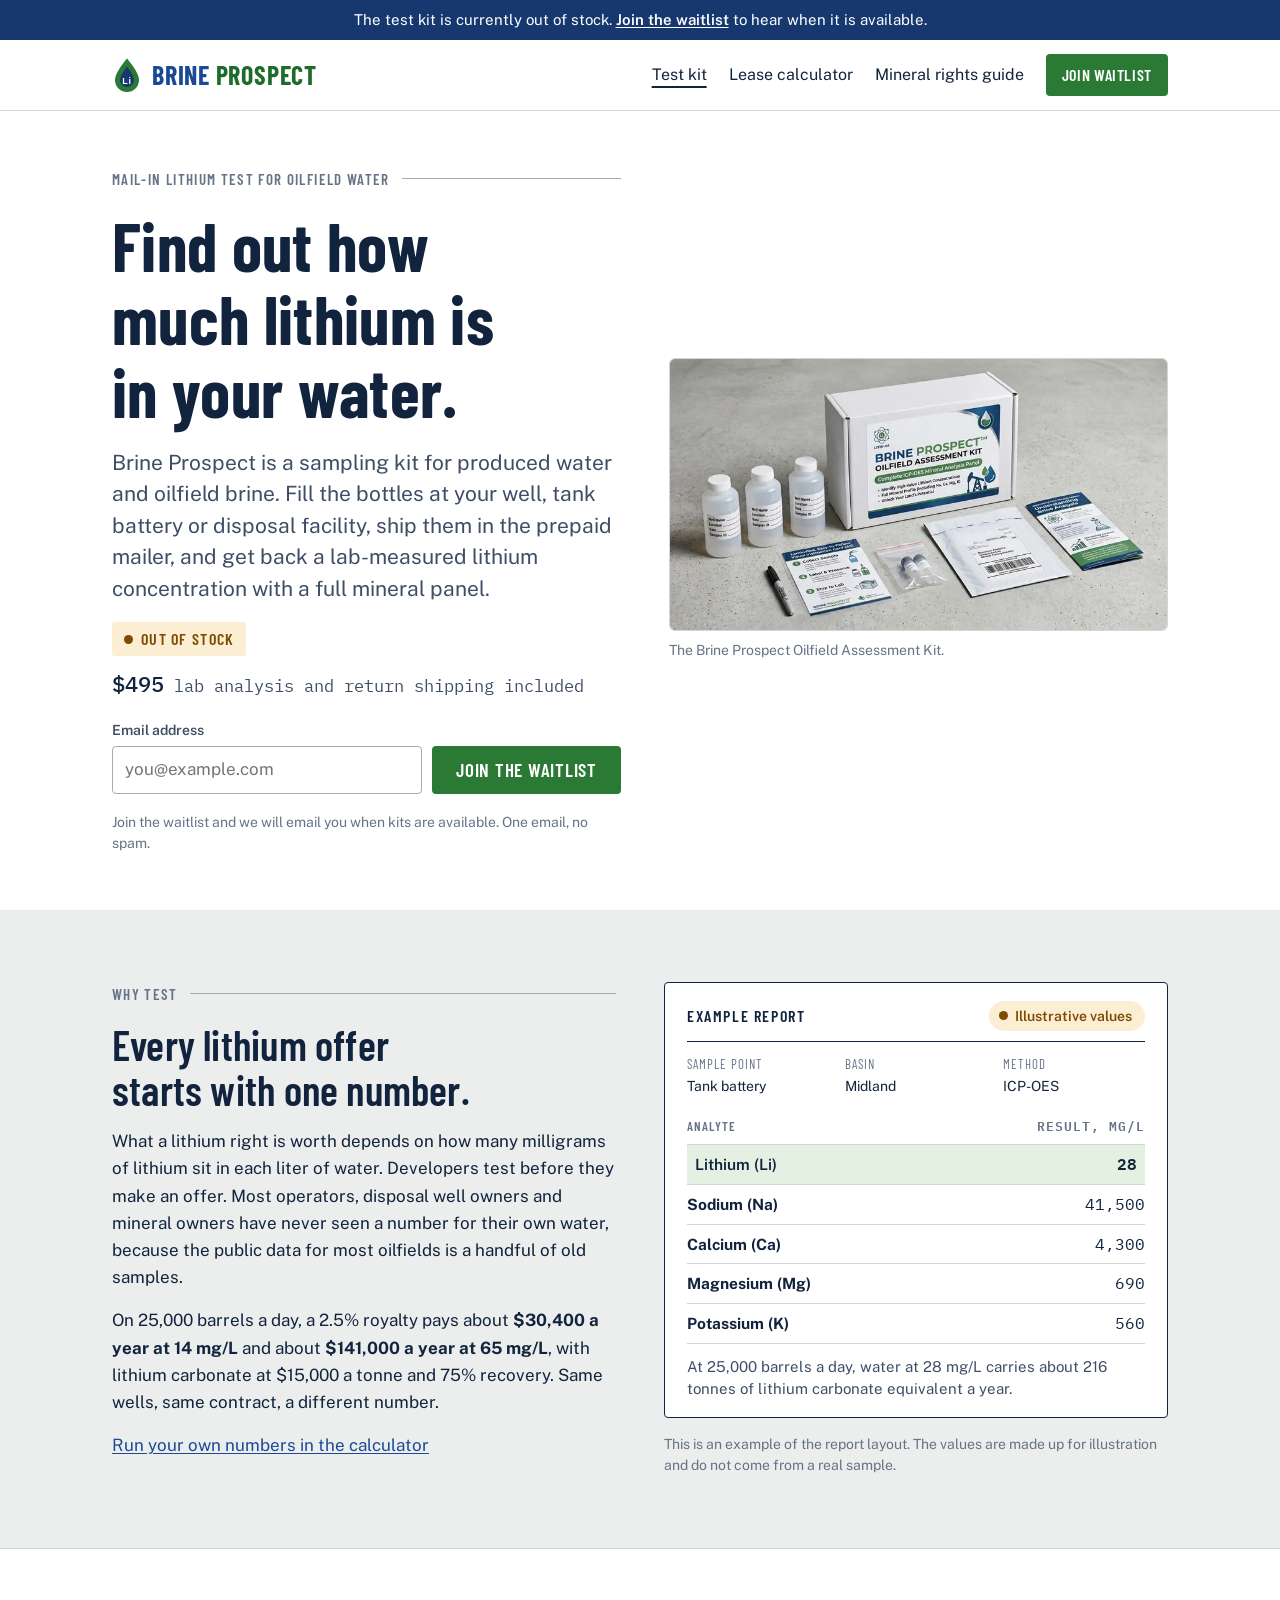
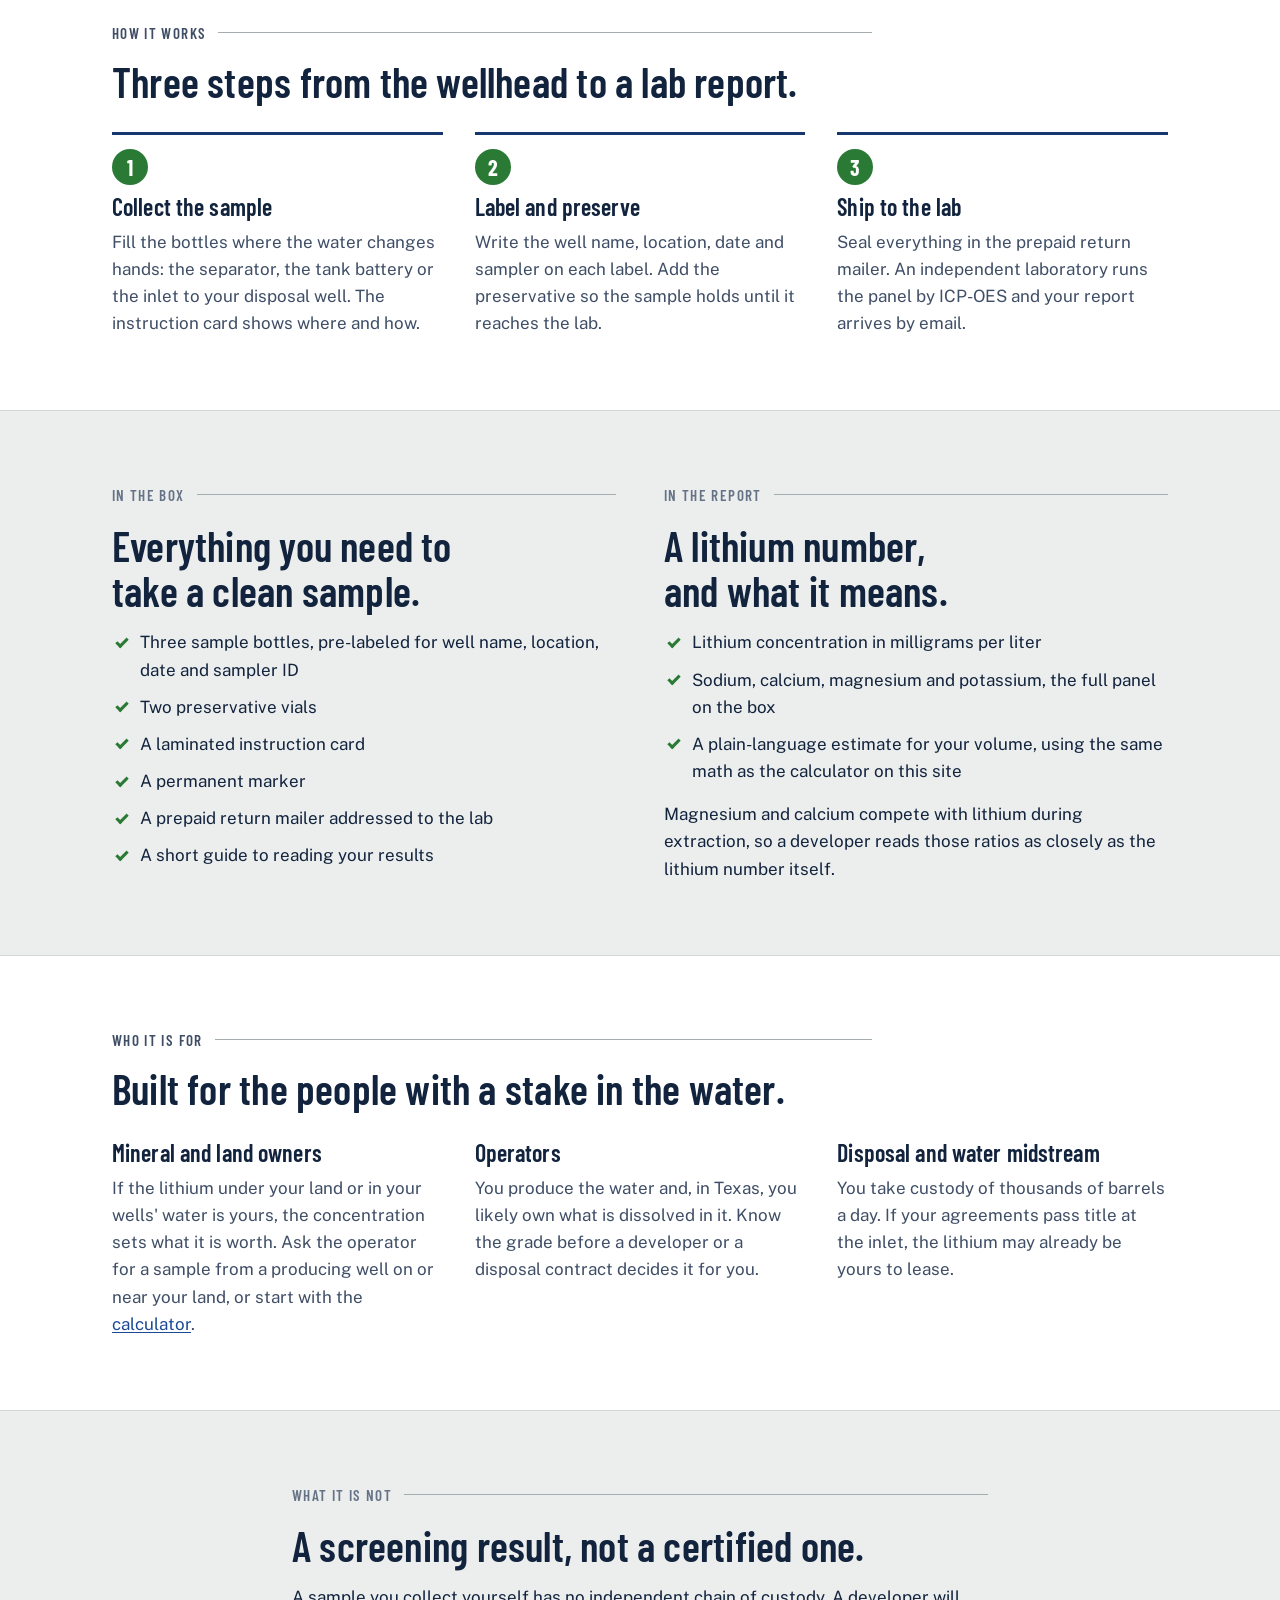
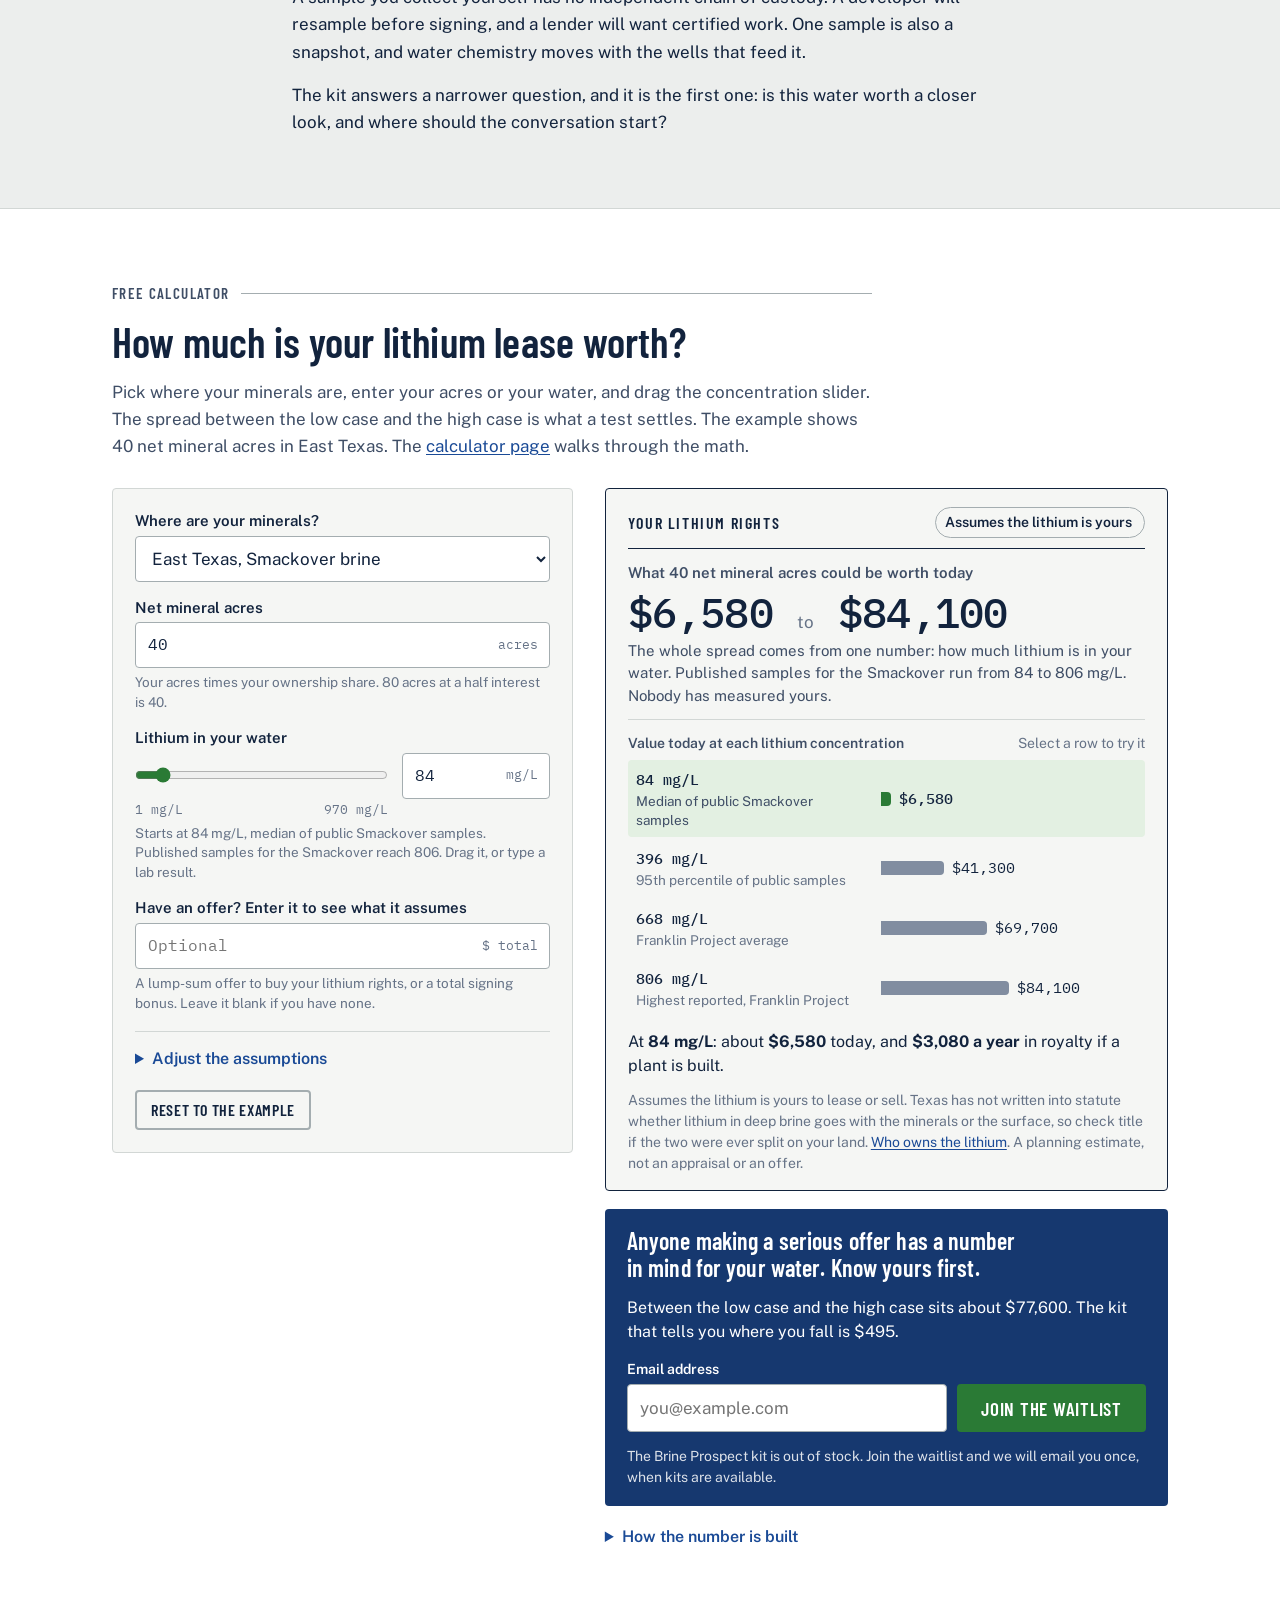
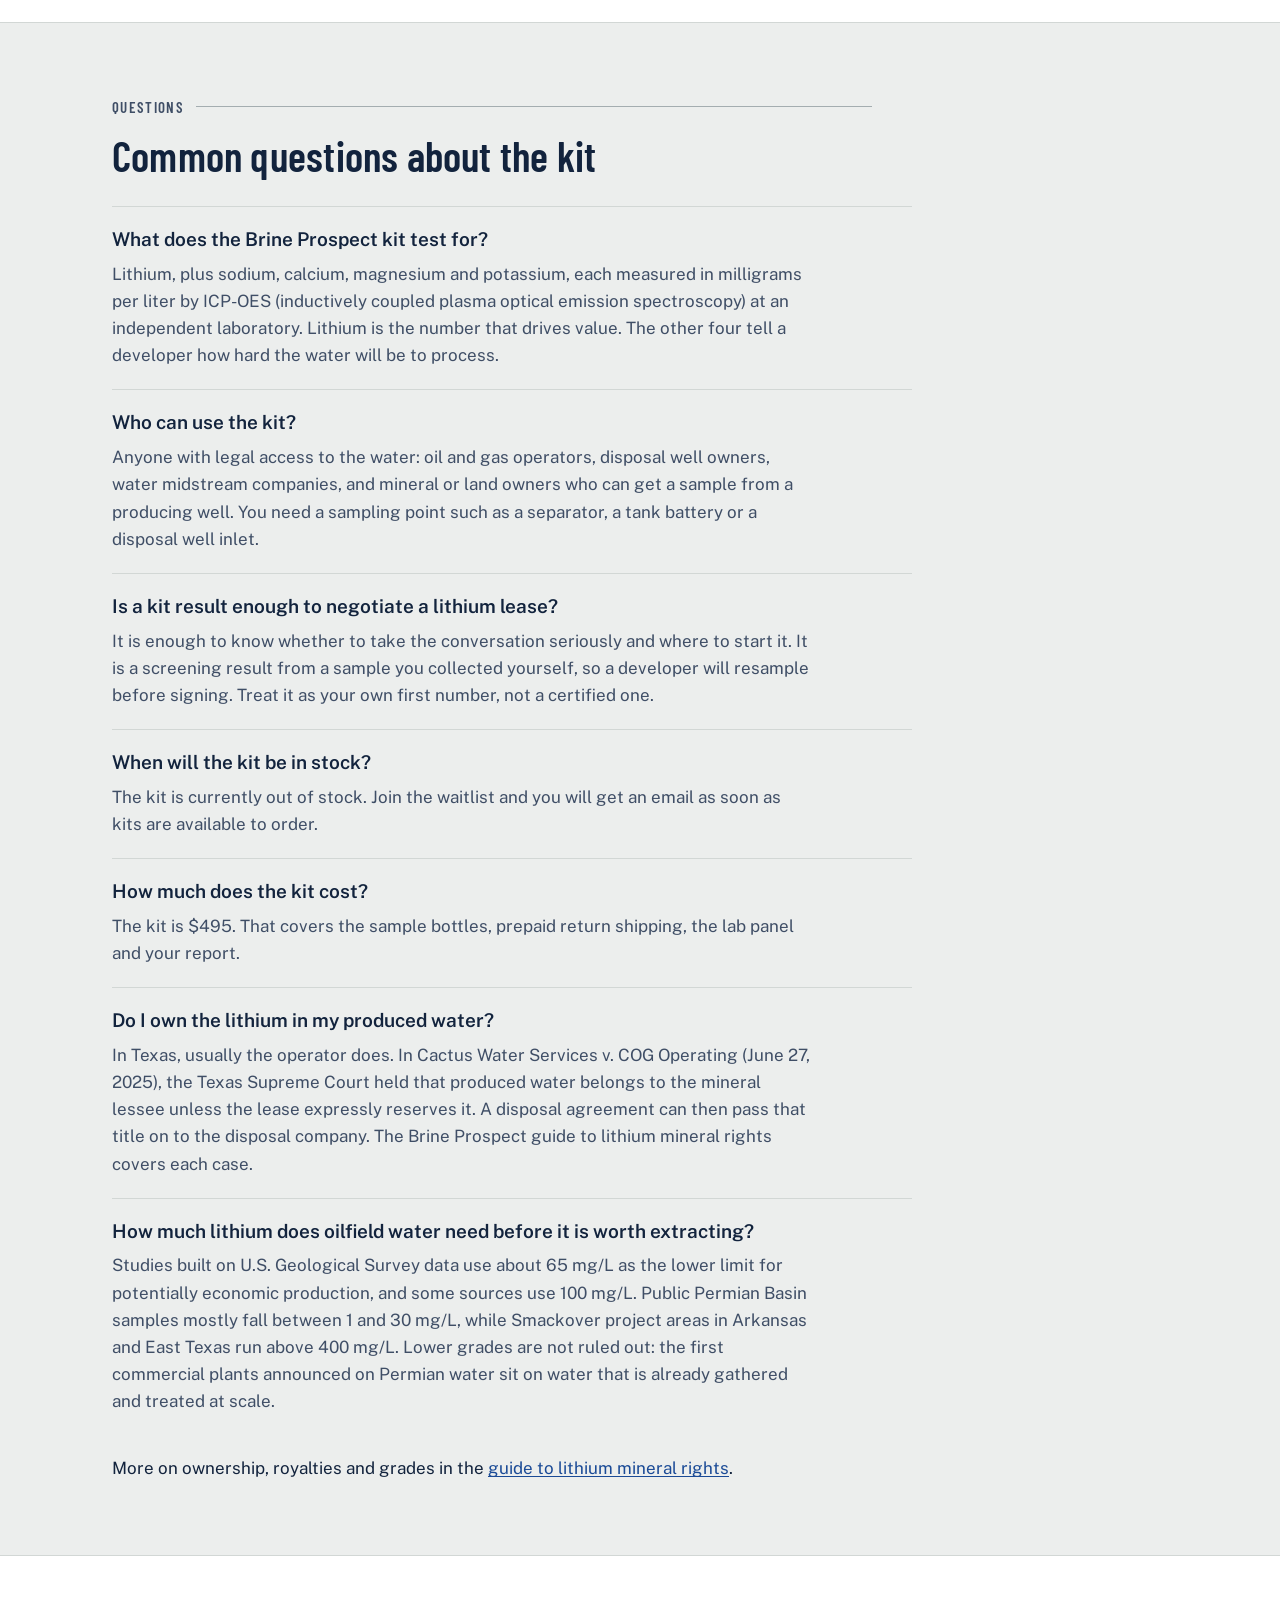
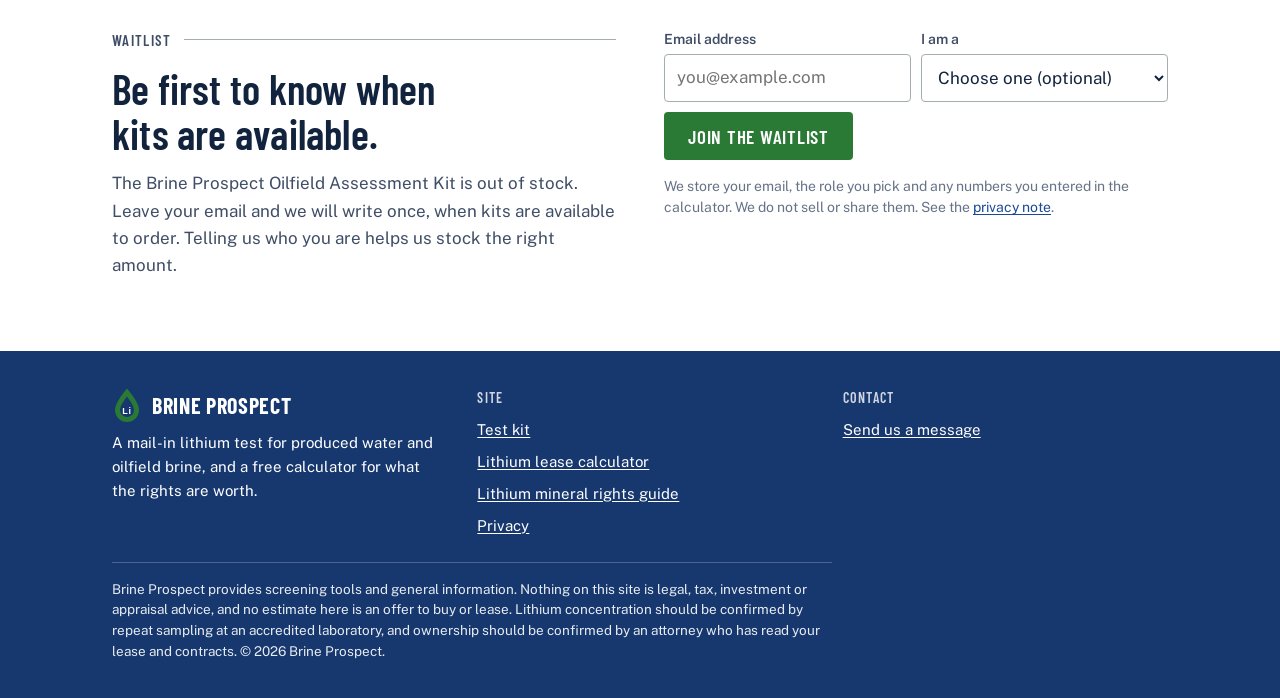
==== index.html @ dfddcb04 "Publish the Brine Prospect site Product page, lithium lease calculator, mineral rights guide, contac" ====
<!doctype html>
<html lang="en" data-path="/">
<head>
<meta charset="utf-8">
<meta name="viewport" content="width=device-width, initial-scale=1, viewport-fit=cover">
<title>Brine Prospect | Lithium Test Kit for Oilfield Brine</title>
<meta name="description" content="Mail-in kit that measures the lithium in your produced water or oilfield brine. Free calculator for what your lithium lease is worth. Join the waitlist.">
<link rel="canonical" href="https://brineprospect.com/">
<meta name="robots" content="index, follow, max-image-preview:large, max-snippet:-1">
<meta property="og:type" content="website">
<meta property="og:site_name" content="Brine Prospect">
<meta property="og:title" content="Brine Prospect | Lithium Test Kit for Oilfield Brine">
<meta property="og:description" content="Mail-in kit that measures the lithium in your produced water or oilfield brine. Free calculator for what your lithium lease is worth. Join the waitlist.">
<meta property="og:url" content="https://brineprospect.com/">
<meta property="og:image" content="https://brineprospect.com/assets/og.jpg">
<meta property="og:image:width" content="1200">
<meta property="og:image:height" content="630">
<meta property="og:image:alt" content="The Brine Prospect Oilfield Assessment Kit: sample bottles, box, instruction card and return mailer.">
<meta name="twitter:card" content="summary_large_image">
<meta name="theme-color" content="#16386f">
<link rel="icon" href="assets/favicon.svg" type="image/svg+xml">
<link rel="apple-touch-icon" href="assets/apple-touch-icon.png">
<link rel="preconnect" href="https://fonts.googleapis.com">
<link rel="preconnect" href="https://fonts.gstatic.com" crossorigin>
<link rel="stylesheet" href="https://fonts.googleapis.com/css2?family=Barlow+Condensed:wght@600;700&family=IBM+Plex+Mono:wght@400;500&family=Public+Sans:wght@400;600;700&display=swap">
<link rel="stylesheet" href="assets/site.css">
<script type="application/ld+json">{"@context":"https://schema.org","@graph":[{"@type":"Organization","@id":"https://brineprospect.com/#org","name":"Brine Prospect","url":"https://brineprospect.com/","logo":"https://brineprospect.com/assets/apple-touch-icon.png","contactPoint":{"@type":"ContactPoint","contactType":"customer support","url":"https://brineprospect.com/contact/"}},{"@type":"WebSite","@id":"https://brineprospect.com/#site","url":"https://brineprospect.com/","name":"Brine Prospect","publisher":{"@id":"https://brineprospect.com/#org"},"inLanguage":"en-US"},{"@type":"Product","@id":"https://brineprospect.com/#kit","name":"Brine Prospect Oilfield Assessment Kit","description":"A mail-in sampling kit for produced water and oilfield brine. Collect a sample, ship it prepaid, and get a lab-measured lithium concentration with sodium, calcium, magnesium and potassium by ICP-OES.","image":["https://brineprospect.com/assets/kit-1408.jpg"],"brand":{"@type":"Brand","name":"Brine Prospect"},"category":"Water testing kit","offers":{"@type":"Offer","url":"https://brineprospect.com/","price":"495","priceCurrency":"USD","availability":"https://schema.org/OutOfStock","itemCondition":"https://schema.org/NewCondition"}}]}</script>
<script type="application/ld+json">{"@context":"https://schema.org","@type":"FAQPage","mainEntity":[{"@type":"Question","name":"What does the Brine Prospect kit test for?","acceptedAnswer":{"@type":"Answer","text":"Lithium, plus sodium, calcium, magnesium and potassium, each measured in milligrams per liter by ICP-OES (inductively coupled plasma optical emission spectroscopy) at an independent laboratory. Lithium is the number that drives value. The other four tell a developer how hard the water will be to process."}},{"@type":"Question","name":"Who can use the kit?","acceptedAnswer":{"@type":"Answer","text":"Anyone with legal access to the water: oil and gas operators, disposal well owners, water midstream companies, and mineral or land owners who can get a sample from a producing well. You need a sampling point such as a separator, a tank battery or a disposal well inlet."}},{"@type":"Question","name":"Is a kit result enough to negotiate a lithium lease?","acceptedAnswer":{"@type":"Answer","text":"It is enough to know whether to take the conversation seriously and where to start it. It is a screening result from a sample you collected yourself, so a developer will resample before signing. Treat it as your own first number, not a certified one."}},{"@type":"Question","name":"When will the kit be in stock?","acceptedAnswer":{"@type":"Answer","text":"The kit is currently out of stock. Join the waitlist and you will get an email as soon as kits are available to order."}},{"@type":"Question","name":"How much does the kit cost?","acceptedAnswer":{"@type":"Answer","text":"The kit is $495. That covers the sample bottles, prepaid return shipping, the lab panel and your report."}},{"@type":"Question","name":"Do I own the lithium in my produced water?","acceptedAnswer":{"@type":"Answer","text":"In Texas, usually the operator does. In Cactus Water Services v. COG Operating (June 27, 2025), the Texas Supreme Court held that produced water belongs to the mineral lessee unless the lease expressly reserves it. A disposal agreement can then pass that title on to the disposal company. The Brine Prospect guide to lithium mineral rights covers each case."}},{"@type":"Question","name":"How much lithium does oilfield water need before it is worth extracting?","acceptedAnswer":{"@type":"Answer","text":"Studies built on U.S. Geological Survey data use about 65 mg/L as the lower limit for potentially economic production, and some sources use 100 mg/L. Public Permian Basin samples mostly fall between 1 and 30 mg/L, while Smackover project areas in Arkansas and East Texas run above 400 mg/L. Lower grades are not ruled out: the first commercial plants announced on Permian water sit on water that is already gathered and treated at scale."}}]}</script>
</head>
<body>
<a class="skip" href="#main">Skip to content</a>
<div class="stockbar">The test kit is currently out of stock. <a href="#waitlist">Join the waitlist</a> to hear when it is available.</div>
<header class="site-head">
  <div class="wrap head-row">
    <a class="logo" href="./" aria-label="Brine Prospect home"><svg viewBox="0 0 30 36" aria-hidden="true" focusable="false"><path d="M15 1.5C15 1.5 3 15.2 3 23a12 12 0 0 0 24 0C27 15.2 15 1.5 15 1.5Z" fill="var(--green)"/><path d="M15 9.5c0 0-7 8.6-7 13.6a7 7 0 0 0 14 0c0-5-7-13.6-7-13.6Z" fill="var(--navy)"/><text x="15" y="27" text-anchor="middle" font-family="Arial, sans-serif" font-weight="700" font-size="9" fill="#ffffff">Li</text></svg><span><span class="b">BRINE</span> <span class="p">PROSPECT</span></span></a>
    <nav class="site-nav" aria-label="Main">
      <a href="./" aria-current="page">Test kit</a>
      <a href="lithium-lease-calculator/">Lease calculator</a>
      <a href="lithium-mineral-rights/">Mineral rights guide</a>
      <a class="btn" href="#waitlist">Join waitlist</a>
    </nav>
  </div>
</header>
<main id="main">

<section class="hero">
  <div class="wrap hero-grid">
    <div class="hero-copy">
      <p class="label">Mail-in lithium test for oilfield water</p>
      <h1>Find out how much lithium is in your water.</h1>
      <p class="lede">Brine Prospect is a sampling kit for produced water and oilfield brine. Fill the bottles at your well, tank battery or disposal facility, ship them in the prepaid mailer, and get back a lab-measured lithium concentration with a full mineral panel.</p>
      <div class="buyline"><span class="tag out">Out of stock</span><span class="price"><b>$495</b> lab analysis and return shipping included</span></div>
      <form class="wl" data-waitlist id="wl-top" novalidate>
  <div class="wl-row">
    <div class="wl-field"><label for="wl-top-email">Email address</label>
      <input type="email" id="wl-top-email" name="email" autocomplete="email" inputmode="email" placeholder="you@example.com" required>
    </div>
    <button type="submit" class="btn">Join the waitlist</button>
  </div>
  <div class="hp" aria-hidden="true"><label for="wl-top-hp">Leave this field empty</label><input type="text" id="wl-top-hp" name="hp" tabindex="-1" autocomplete="off"></div>
  <p class="wl-status" role="status" hidden></p>
</form>
<div class="wl-done" hidden><b>You are on the list.</b><span class="wl-done-msg"></span></div>
      <p class="fine">Join the waitlist and we will email you when kits are available. One email, no spam.</p>
    </div>
    <figure class="hero-photo">
      <picture>
        <source type="image/webp" srcset="assets/kit-800.webp 800w, assets/kit-1408.webp 1408w" sizes="(min-width: 900px) 540px, 92vw">
        <img src="assets/kit-1408.jpg" width="1408" height="768" alt="The Brine Prospect Oilfield Assessment Kit: three labeled sample bottles, the kit box, an instruction card, preservative vials, a marker and a prepaid return mailer." fetchpriority="high">
      </picture>
      <figcaption>The Brine Prospect Oilfield Assessment Kit.</figcaption>
    </figure>
  </div>
</section>

<section class="sec" aria-labelledby="why-h">
  <div class="wrap split">
    <div class="stack">
      <p class="label">Why test</p>
      <h2 id="why-h">Every lithium offer starts with one number.</h2>
      <p>What a lithium right is worth depends on how many milligrams of lithium sit in each liter of water. Developers test before they make an offer. Most operators, disposal well owners and mineral owners have never seen a number for their own water, because the public data for most oilfields is a handful of old samples.</p>
      <p>On 25,000 barrels a day, a 2.5% royalty pays about <strong>$30,400 a year at 14 mg/L</strong> and about <strong>$141,000 a year at 65 mg/L</strong>, with lithium carbonate at $15,000 a tonne and 75% recovery. Same wells, same contract, a different number.</p>
      <p><a href="#calculator">Run your own numbers in the calculator</a></p>
    </div>
    <div class="stack">
      <div class="coa" role="group" aria-label="Example lab report">
        <div class="coa-head"><span class="coa-title">Example report</span><span class="pill warn"><i aria-hidden="true"></i>Illustrative values</span></div>
        <div class="coa-meta">
          <div><span>Sample point</span>Tank battery</div>
          <div><span>Basin</span>Midland</div>
          <div><span>Method</span>ICP-OES</div>
        </div>
        <table>
          <thead><tr><th scope="col">Analyte</th><th scope="col" class="r">Result, mg/L</th></tr></thead>
          <tbody>
            <tr class="li"><th scope="row">Lithium (Li)</th><td class="r">28</td></tr>
            <tr><th scope="row">Sodium (Na)</th><td class="r">41,500</td></tr>
            <tr><th scope="row">Calcium (Ca)</th><td class="r">4,300</td></tr>
            <tr><th scope="row">Magnesium (Mg)</th><td class="r">690</td></tr>
            <tr><th scope="row">Potassium (K)</th><td class="r">560</td></tr>
          </tbody>
        </table>
        <p class="own-note">At 25,000 barrels a day, water at 28 mg/L carries about 216 tonnes of lithium carbonate equivalent a year.</p>
      </div>
      <p class="fine">This is an example of the report layout. The values are made up for illustration and do not come from a real sample.</p>
    </div>
  </div>
</section>

<section class="sec paper" aria-labelledby="how-h">
  <div class="wrap">
    <div class="sec-head">
      <p class="label">How it works</p>
      <h2 id="how-h">Three steps from the wellhead to a lab report.</h2>
    </div>
    <ol class="steps">
      <li><h3>Collect the sample</h3><p>Fill the bottles where the water changes hands: the separator, the tank battery or the inlet to your disposal well. The instruction card shows where and how.</p></li>
      <li><h3>Label and preserve</h3><p>Write the well name, location, date and sampler on each label. Add the preservative so the sample holds until it reaches the lab.</p></li>
      <li><h3>Ship to the lab</h3><p>Seal everything in the prepaid return mailer. An independent laboratory runs the panel by ICP-OES and your report arrives by email.</p></li>
    </ol>
  </div>
</section>

<section class="sec" aria-labelledby="box-h">
  <div class="wrap split">
    <div class="stack">
      <p class="label">In the box</p>
      <h2 id="box-h">Everything you need to take a clean sample.</h2>
      <ul class="ticks">
        <li>Three sample bottles, pre-labeled for well name, location, date and sampler ID</li>
        <li>Two preservative vials</li>
        <li>A laminated instruction card</li>
        <li>A permanent marker</li>
        <li>A prepaid return mailer addressed to the lab</li>
        <li>A short guide to reading your results</li>
      </ul>
    </div>
    <div class="stack">
      <p class="label">In the report</p>
      <h2>A lithium number, and what it means.</h2>
      <ul class="ticks">
        <li>Lithium concentration in milligrams per liter</li>
        <li>Sodium, calcium, magnesium and potassium, the full panel on the box</li>
        <li>A plain-language estimate for your volume, using the same math as the calculator on this site</li>
      </ul>
      <p>Magnesium and calcium compete with lithium during extraction, so a developer reads those ratios as closely as the lithium number itself.</p>
    </div>
  </div>
</section>

<section class="sec paper" aria-labelledby="who-h">
  <div class="wrap">
    <div class="sec-head">
      <p class="label">Who it is for</p>
      <h2 id="who-h">Built for the people with a stake in the water.</h2>
    </div>
    <div class="cols">
      <div><h3>Mineral and land owners</h3><p>If the lithium under your land or in your wells' water is yours, the concentration sets what it is worth. Ask the operator for a sample from a producing well on or near your land, or start with the <a href="#calculator">calculator</a>.</p></div>
      <div><h3>Operators</h3><p>You produce the water and, in Texas, you likely own what is dissolved in it. Know the grade before a developer or a disposal contract decides it for you.</p></div>
      <div><h3>Disposal and water midstream</h3><p>You take custody of thousands of barrels a day. If your agreements pass title at the inlet, the lithium may already be yours to lease.</p></div>
    </div>
  </div>
</section>

<section class="sec" aria-labelledby="limits-h">
  <div class="wrap narrow">
    <div class="stack">
      <p class="label">What it is not</p>
      <h2 id="limits-h">A screening result, not a certified one.</h2>
      <p>A sample you collect yourself has no independent chain of custody. A developer will resample before signing, and a lender will want certified work. One sample is also a snapshot, and water chemistry moves with the wells that feed it.</p>
      <p>The kit answers a narrower question, and it is the first one: is this water worth a closer look, and where should the conversation start?</p>
    </div>
  </div>
</section>

<section class="sec paper" aria-labelledby="calc-h">
  <div class="wrap">
    <div class="sec-head">
      <p class="label">Free calculator</p>
      <h2 id="calc-h">How much is your lithium lease worth?</h2>
      <p>Pick where your minerals are, enter your acres or your water, and drag the concentration slider. The spread between the low case and the high case is what a test settles. The example shows 40 net mineral acres in East Texas. The <a href="lithium-lease-calculator/">calculator page</a> walks through the math.</p>
    </div>
    <div class="calc" id="calculator">
  <form id="c-form" class="calc-form" autocomplete="off" novalidate data-kit-price="495" data-guide="lithium-mineral-rights/#ownership">
    <div class="fields">
      <div class="field full"><label for="c-basin">Where are your minerals?</label>
        <select id="c-basin"><option value="tx">East Texas, Smackover brine</option><option value="ar">Arkansas, Smackover brine</option><option value="permian">Permian Basin, oil and gas wells</option><option value="bakken">Williston Basin (Bakken), oil and gas wells</option><option value="marcellus">Appalachian Basin (Marcellus), gas wells</option><option value="other-acre">Somewhere else, a brine lease on acreage</option><option value="other-water">Somewhere else, oil and gas wells</option></select>
      </div>
      <div class="field full" id="c-acres-field"><label for="c-acres">Net mineral acres</label>
        <div class="control has-unit"><input type="number" id="c-acres" inputmode="decimal" min="0" step="1" value="40"><span class="unit">acres</span></div>
        <span class="help">Your acres times your ownership share. 80 acres at a half interest is 40.</span>
      </div>
      <div class="field full" id="c-bbl-field" hidden><label for="c-bbl">Water produced from your minerals</label>
        <div class="control has-unit"><input type="number" id="c-bbl" inputmode="decimal" min="0" step="100" value="2000"><span class="unit">bbl/day</span></div>
        <span class="help">Ask your operator if you do not know. One horizontal well can make several hundred to a few thousand barrels of water a day. If your tract is pooled with others, count only your share.</span>
      </div>
      <div class="field full conc">
        <label for="c-conc-range">Lithium in your water</label>
        <div class="conc-row">
          <div class="slider">
            <input type="range" id="c-conc-range" min="1" max="970" step="1" value="84" aria-describedby="c-conc-help">
            <div class="scale" aria-hidden="true"><span id="c-scale-lo">1 mg/L</span><span id="c-scale-hi">970 mg/L</span></div>
          </div>
          <div class="control has-unit"><input type="number" id="c-conc" inputmode="decimal" min="0" step="1" value="84" aria-label="Lithium concentration in milligrams per liter"><span class="unit">mg/L</span></div>
        </div>
        <span class="help" id="c-conc-help">This is the number the test kit measures. Drag it, or type a lab result.</span>
      </div>
      <div class="field full"><label for="c-offer">Have an offer? Enter it to see what it assumes</label>
        <div class="control has-unit"><input type="number" id="c-offer" inputmode="decimal" min="0" step="500" placeholder="Optional"><span class="unit">$ total</span></div>
        <span class="help">A lump-sum offer to buy your lithium rights, or a total signing bonus. Leave it blank if you have none.</span>
      </div>
    </div>

    <details class="adv" id="c-adv">
      <summary>Adjust the assumptions</summary>
      <div class="group">
        <div class="fields">
          
      <div class="field"><label for="c-royalty">Royalty rate</label>
        <div class="control has-unit"><input type="number" id="c-royalty" inputmode="decimal" min="0" max="50" step="0.25" value="2.5"><span class="unit">%</span></div>
        <span class="help">Arkansas regulators set 2.5% of lithium revenue in 2025. Everywhere else it is negotiated.</span>
      </div>
          
      <div class="field"><label for="c-price">Long-run lithium carbonate price</label>
        <div class="control has-unit"><input type="number" id="c-price" inputmode="decimal" min="0" step="500" value="15000"><span class="unit">$/tonne</span></div>
        <span class="help">About $18,000 in early October 2026, under $10,000 at the 2025 low.</span>
      </div>
          
      <div class="field"><label for="c-delay">Years until the first royalty check</label>
        <div class="control has-unit"><input type="number" id="c-delay" inputmode="decimal" min="0" max="20" step="1" value="5"><span class="unit">years</span></div>
        <span class="help">Permit, build and start a plant. The first Arkansas unit targets 2028.</span>
      </div>
          
      <div class="field"><label for="c-term">Years of royalty payments</label>
        <div class="control has-unit"><input type="number" id="c-term" inputmode="decimal" min="1" max="40" step="1" value="20"><span class="unit">years</span></div>
        <span class="help">A plant life of 20 years is a fair base.</span>
      </div>
          
      <div class="field"><label for="c-rate">Discount rate</label>
        <div class="control has-unit"><input type="number" id="c-rate" inputmode="decimal" min="0" max="40" step="0.5" value="12"><span class="unit">%</span></div>
        <span class="help">How much less a dollar years from now is worth today. 10 to 15 is common for a plant that is not built.</span>
      </div>
          <div class="field"><label for="c-prob">Chance a plant is built</label>
            <div class="control has-unit"><input type="number" id="c-prob" inputmode="decimal" min="0" max="100" step="1" value="45"><span class="unit">%</span></div>
            <label class="check" for="c-auto"><input type="checkbox" id="c-auto" checked> Set it by concentration</label>
            <span class="help">10% under 25 mg/L, rising to 60% at 100 mg/L and above. A starting point for your own judgment.</span>
          </div>
        </div>
        <div id="adv-acre" class="fields">
          
      <div class="field full"><label for="c-fee">Annual brine fee</label>
        <div class="control has-unit"><input type="number" id="c-fee" inputmode="decimal" min="0" step="0.01" value="0"><span class="unit">$/acre/yr</span></div>
        <span class="help">Arkansas pays $65.05 an acre a year on top of the royalty. Leave at 0 elsewhere unless your lease has one.</span>
      </div>
          <p class="help full">Acreage estimates scale the first approved Arkansas unit, which plans 1.08 tonnes of lithium carbonate a year per acre at an average of 442 mg/L, to your concentration. That assumes a similar brine flow per acre.</p>
        </div>
        <div id="adv-water" class="fields" hidden>
          
      <div class="field"><label for="c-share">Share of that water that is yours</label>
        <div class="control has-unit"><input type="number" id="c-share" inputmode="decimal" min="0" max="100" step="5" value="100"><span class="unit">%</span></div>
        <span class="help">Lower this if the wells are pooled with other tracts.</span>
      </div>
          
      <div class="field"><label for="c-recovery">Recovery to lithium carbonate</label>
        <div class="control has-unit"><input type="number" id="c-recovery" inputmode="decimal" min="0" max="100" step="1" value="75"><span class="unit">%</span></div>
        <span class="help">Extraction steps claim above 85%. End to end, 65 to 85 is the honest band.</span>
      </div>
        </div>
      </div>
    </details>
    <div class="form-actions"><button type="button" class="btn-ghost" id="c-reset">Reset to the example</button></div>
  </form>
  <div class="calc-out">
    <div id="c-out"><noscript><p class="note">The calculator needs JavaScript. The worked examples and formulas on the calculator page show the same math.</p></noscript></div>
    <div class="calc-cta" id="c-cta">
      <h3>Anyone making a serious offer has a number in mind for your water. Know yours first.</h3>
      <p id="c-pitch">The kit measures the one number this estimate cannot know.</p>
      <form class="wl" data-waitlist id="wl-calc" novalidate>
  <div class="wl-row">
    <div class="wl-field"><label for="wl-calc-email">Email address</label>
      <input type="email" id="wl-calc-email" name="email" autocomplete="email" inputmode="email" placeholder="you@example.com" required>
    </div>
    <button type="submit" class="btn">Join the waitlist</button>
  </div>
  <div class="hp" aria-hidden="true"><label for="wl-calc-hp">Leave this field empty</label><input type="text" id="wl-calc-hp" name="hp" tabindex="-1" autocomplete="off"></div>
  <p class="wl-status" role="status" hidden></p>
</form>
<div class="wl-done" hidden><b>You are on the list.</b><span class="wl-done-msg"></span></div>
      <p class="fine">The Brine Prospect kit is out of stock. Join the waitlist and we will email you once, when kits are available.</p>
    </div>
    <div id="c-built"></div>
    <p id="c-live" class="sr" aria-live="polite"></p>
  </div>
</div>
  </div>
</section>

<section class="sec" aria-labelledby="faq-h">
  <div class="wrap">
    <div class="sec-head">
      <p class="label">Questions</p>
      <h2 id="faq-h">Common questions about the kit</h2>
    </div>
    <div class="faq"><div><h3>What does the Brine Prospect kit test for?</h3><p>Lithium, plus sodium, calcium, magnesium and potassium, each measured in milligrams per liter by ICP-OES (inductively coupled plasma optical emission spectroscopy) at an independent laboratory. Lithium is the number that drives value. The other four tell a developer how hard the water will be to process.</p></div><div><h3>Who can use the kit?</h3><p>Anyone with legal access to the water: oil and gas operators, disposal well owners, water midstream companies, and mineral or land owners who can get a sample from a producing well. You need a sampling point such as a separator, a tank battery or a disposal well inlet.</p></div><div><h3>Is a kit result enough to negotiate a lithium lease?</h3><p>It is enough to know whether to take the conversation seriously and where to start it. It is a screening result from a sample you collected yourself, so a developer will resample before signing. Treat it as your own first number, not a certified one.</p></div><div><h3>When will the kit be in stock?</h3><p>The kit is currently out of stock. Join the waitlist and you will get an email as soon as kits are available to order.</p></div><div><h3>How much does the kit cost?</h3><p>The kit is $495. That covers the sample bottles, prepaid return shipping, the lab panel and your report.</p></div><div><h3>Do I own the lithium in my produced water?</h3><p>In Texas, usually the operator does. In Cactus Water Services v. COG Operating (June 27, 2025), the Texas Supreme Court held that produced water belongs to the mineral lessee unless the lease expressly reserves it. A disposal agreement can then pass that title on to the disposal company. The Brine Prospect guide to lithium mineral rights covers each case.</p></div><div><h3>How much lithium does oilfield water need before it is worth extracting?</h3><p>Studies built on U.S. Geological Survey data use about 65 mg/L as the lower limit for potentially economic production, and some sources use 100 mg/L. Public Permian Basin samples mostly fall between 1 and 30 mg/L, while Smackover project areas in Arkansas and East Texas run above 400 mg/L. Lower grades are not ruled out: the first commercial plants announced on Permian water sit on water that is already gathered and treated at scale.</p></div></div>
    <p class="mt">More on ownership, royalties and grades in the <a href="lithium-mineral-rights/">guide to lithium mineral rights</a>.</p>
  </div>
</section>

<section class="sec wl-band" id="waitlist" aria-labelledby="wl-h">
  <div class="wrap inner">
    <div class="copy">
      <p class="label">Waitlist</p>
      <h2 id="wl-h">Be first to know when kits are available.</h2>
      <p>The Brine Prospect Oilfield Assessment Kit is out of stock. Leave your email and we will write once, when kits are available to order. Telling us who you are helps us stock the right amount.</p>
    </div>
    <div class="stack">
      <form class="wl" data-waitlist id="wl-main" novalidate>
  <div class="wl-row">
    <div class="wl-field"><label for="wl-main-email">Email address</label>
      <input type="email" id="wl-main-email" name="email" autocomplete="email" inputmode="email" placeholder="you@example.com" required>
    </div>
    <div class="wl-field"><label for="wl-main-role">I am a</label>
      <select id="wl-main-role" name="role"><option value="">Choose one (optional)</option><option value="Mineral or land owner">Mineral or land owner</option><option value="Oil and gas operator">Oil and gas operator</option><option value="Disposal or water midstream">Disposal well or water midstream</option><option value="Landman, attorney or advisor">Landman, attorney or advisor</option><option value="Lithium developer or investor">Lithium developer or investor</option><option value="Other">Other</option></select>
    </div>
    <button type="submit" class="btn">Join the waitlist</button>
  </div>
  <div class="hp" aria-hidden="true"><label for="wl-main-hp">Leave this field empty</label><input type="text" id="wl-main-hp" name="hp" tabindex="-1" autocomplete="off"></div>
  <p class="wl-status" role="status" hidden></p>
</form>
<div class="wl-done" hidden><b>You are on the list.</b><span class="wl-done-msg"></span></div>
      <p class="fine">We store your email, the role you pick and any numbers you entered in the calculator. We do not sell or share them. See the <a href="privacy/">privacy note</a>.</p>
    </div>
  </div>
</section>

</main>
<footer class="site-foot">
  <div class="wrap">
    <div class="foot-grid">
      <div>
        <a class="logo" href="./" aria-label="Brine Prospect home"><svg viewBox="0 0 30 36" aria-hidden="true" focusable="false"><path d="M15 1.5C15 1.5 3 15.2 3 23a12 12 0 0 0 24 0C27 15.2 15 1.5 15 1.5Z" fill="var(--green)"/><path d="M15 9.5c0 0-7 8.6-7 13.6a7 7 0 0 0 14 0c0-5-7-13.6-7-13.6Z" fill="var(--navy)"/><text x="15" y="27" text-anchor="middle" font-family="Arial, sans-serif" font-weight="700" font-size="9" fill="#ffffff">Li</text></svg><span><span class="b">BRINE</span> <span class="p">PROSPECT</span></span></a>
        <p>A mail-in lithium test for produced water and oilfield brine, and a free calculator for what the rights are worth.</p>
      </div>
      <div>
        <span class="foot-h">Site</span>
        <a href="./">Test kit</a>
        <a href="lithium-lease-calculator/">Lithium lease calculator</a>
        <a href="lithium-mineral-rights/">Lithium mineral rights guide</a>
        <a href="privacy/">Privacy</a>
      </div>
      <div>
        <span class="foot-h">Contact</span>
        <a href="contact/">Send us a message</a>
      </div>
    </div>
    <p class="foot-legal">Brine Prospect provides screening tools and general information. Nothing on this site is legal, tax, investment or appraisal advice, and no estimate here is an offer to buy or lease. Lithium concentration should be confirmed by repeat sampling at an accredited laboratory, and ownership should be confirmed by an attorney who has read your lease and contracts. &copy; 2026 Brine Prospect.</p>
  </div>
</footer>
<script src="assets/config.js"></script>
<script src="assets/site.js"></script>
</body>
</html>
---- assets/site.css ----
/* Layout: a field form that turns into a lab report. Label-strip header, product hero, ruled
   sections that read like a chain-of-custody sheet, and results set as a certificate of analysis. */
:root {
  --bg: #eceeed;            /* poured-concrete grey, biased slightly green */
  --paper: #ffffff;         /* label stock */
  --paper-2: #f5f6f4;
  --ink: #12233d;           /* navy-black */
  --ink-2: #3f4e66;
  --muted: #667387;
  --line: #d2d7d5;
  --line-strong: #a4adb0;
  --navy: #16386f;          /* box label blue */
  --navy-ink: #ffffff;
  --link: #1a4a96;
  --green: #2a7a35;         /* box label green */
  --green-ink: #ffffff;
  --green-text: #1f6b2a;
  --green-soft: #e3f0e2;
  --amber-text: #7d4a00;
  --amber-soft: #fbeed3;
  --crit-text: #9c2626;
  --crit-soft: #f8e2e0;
  --focus: #1a4a96;
  --bar: #818da0;           /* context bars */
  --bar-you: #2a7a35;       /* the visitor's own bar */
  --tint: #e6e9e7;
  --display: "Barlow Condensed", "Arial Narrow", "Helvetica Neue", Arial, sans-serif;
  --body: "Public Sans", system-ui, -apple-system, "Segoe UI", Roboto, Arial, sans-serif;
  --mono: "IBM Plex Mono", ui-monospace, SFMono-Regular, Menlo, Consolas, monospace;
}
@media (prefers-color-scheme: dark) {
  :root:not([data-theme="light"]) {
    color-scheme: dark;
    --bg: #0d1420; --paper: #151e2e; --paper-2: #1a2538;
    --ink: #eef2f7; --ink-2: #c0cad9; --muted: #8f9bb0;
    --line: #2a364b; --line-strong: #44536e;
    --navy: #1d3d75; --navy-ink: #ffffff; --link: #8fb8ff;
    --green: #2d8039; --green-ink: #ffffff; --green-text: #74d081; --green-soft: #17301d;
    --amber-text: #f2c063; --amber-soft: #3a2c10;
    --crit-text: #f19a94; --crit-soft: #3b1c1b;
    --focus: #8fb8ff;
    --bar: #62708a; --bar-you: #3c9a49; --tint: #1f2a3f;
  }
}
:root[data-theme="dark"] {
  color-scheme: dark;
  --bg: #0d1420; --paper: #151e2e; --paper-2: #1a2538;
  --ink: #eef2f7; --ink-2: #c0cad9; --muted: #8f9bb0;
  --line: #2a364b; --line-strong: #44536e;
  --navy: #1d3d75; --navy-ink: #ffffff; --link: #8fb8ff;
  --green: #2d8039; --green-ink: #ffffff; --green-text: #74d081; --green-soft: #17301d;
  --amber-text: #f2c063; --amber-soft: #3a2c10;
  --crit-text: #f19a94; --crit-soft: #3b1c1b;
  --focus: #8fb8ff;
  --bar: #62708a; --bar-you: #3c9a49; --tint: #1f2a3f;
}

*, *::before, *::after { box-sizing: border-box; }
[hidden] { display: none !important; }
html { -webkit-text-size-adjust: 100%; scroll-behavior: smooth; }
@media (prefers-reduced-motion: reduce) { html { scroll-behavior: auto; } }
body {
  margin: 0;
  background: var(--bg);
  color: var(--ink);
  font-family: var(--body);
  font-size: 17px;
  line-height: 1.6;
  -webkit-font-smoothing: antialiased;
}
img { max-width: 100%; height: auto; display: block; }
a { color: var(--link); text-underline-offset: 2px; }
a:hover { text-decoration-thickness: 2px; }
:focus-visible { outline: 3px solid var(--focus); outline-offset: 2px; border-radius: 2px; }
[id] { scroll-margin-top: 24px; }

.wrap { max-width: 1120px; margin-inline: auto; padding-inline: clamp(16px, 4vw, 32px); }
.narrow { max-width: 760px; }
.skip { position: absolute; left: -9999px; }
.skip:focus { left: 16px; top: 16px; z-index: 10; background: var(--paper); padding: 8px 12px; }

/* ---------- type ---------- */
h1, h2, h3 { font-family: var(--display); font-weight: 600; line-height: 1.08; margin: 0; text-wrap: balance; letter-spacing: 0.005em; }
h1 { font-size: clamp(40px, 6.2vw, 68px); font-weight: 700; }
h2 { font-size: clamp(30px, 4vw, 42px); }
h3 { font-size: 24px; line-height: 1.15; }
p { margin: 0; }
.lede { font-size: clamp(18px, 2vw, 21px); line-height: 1.5; color: var(--ink-2); max-width: 60ch; }
.label {
  font-family: var(--display); font-weight: 600; font-size: 15px; letter-spacing: 0.09em; text-transform: uppercase;
  color: var(--muted); display: flex; align-items: center; gap: 12px; margin: 0;
}
.label::after { content: ""; flex: 1; border-bottom: 1px solid var(--line-strong); min-width: 24px; }
.prose { display: flex; flex-direction: column; gap: 16px; max-width: 68ch; }
.prose h2 { margin-top: 28px; }
.prose > h2:first-child { margin-top: 0; }
.prose h3 { margin-top: 12px; }
.prose ul, .prose ol { margin: 0; padding-left: 22px; display: flex; flex-direction: column; gap: 8px; }
.prose strong { font-weight: 600; }
.mono { font-family: var(--mono); font-size: 0.92em; }
.mt { margin-top: 20px; }
.fine { font-size: 14px; color: var(--muted); line-height: 1.5; }

/* ---------- buttons ---------- */
.btn, .btn-ghost {
  display: inline-flex; align-items: center; justify-content: center; gap: 8px;
  font-family: var(--display); font-weight: 600; font-size: 19px; letter-spacing: 0.04em; text-transform: uppercase;
  min-height: 48px; padding: 10px 22px; border-radius: 4px; cursor: pointer; text-decoration: none;
  border: 2px solid var(--green); background: var(--green); color: var(--green-ink);
}
.btn:hover { filter: brightness(1.08); }
.btn[disabled] { opacity: 0.6; cursor: default; }
.btn-ghost { background: transparent; color: var(--ink); border-color: var(--line-strong); }
.btn-ghost:hover { border-color: var(--ink); }

/* ---------- header ---------- */
.stockbar { background: var(--navy); color: var(--navy-ink); font-size: 15px; text-align: center; padding: 8px 16px; }
.stockbar a { color: var(--navy-ink); font-weight: 600; }
.site-head { background: var(--paper); border-bottom: 1px solid var(--line); }
.head-row { display: flex; flex-wrap: wrap; align-items: center; justify-content: space-between; gap: 8px 24px; padding-block: 14px; }
.logo { display: inline-flex; align-items: center; gap: 10px; text-decoration: none; font-family: var(--display); font-weight: 700; font-size: 26px; letter-spacing: 0.03em; line-height: 1; color: var(--ink); }
.logo svg { width: 30px; height: 36px; flex: none; }
.logo .b { color: var(--link); }
.logo .p { color: var(--green-text); }
.site-nav { display: flex; flex-wrap: wrap; align-items: center; gap: 6px 22px; font-size: 16px; }
.site-nav a { color: var(--ink); text-decoration: none; padding-block: 6px; }
.site-nav a:hover, .site-nav a[aria-current="page"] { text-decoration: underline; text-decoration-thickness: 2px; text-underline-offset: 6px; }
.site-nav .btn { min-height: 40px; font-size: 16px; padding: 6px 14px; color: var(--green-ink); }
.site-nav .btn:hover { text-decoration: none; }

/* ---------- sections ---------- */
main { display: block; }
.sec { padding-block: clamp(40px, 6vw, 72px); }
.sec + .sec { border-top: 1px solid var(--line); }
.sec.paper { background: var(--paper); }
.sec-head { display: flex; flex-direction: column; gap: 14px; margin-bottom: 28px; max-width: 760px; }
.sec-head p { color: var(--ink-2); }
.crumbs { font-size: 14px; color: var(--muted); padding-top: 20px; }
.crumbs a { color: var(--muted); }

/* ---------- hero ---------- */
.hero { padding-block: clamp(28px, 5vw, 56px); background: var(--paper); }
.hero-grid { display: grid; grid-template-columns: minmax(0, 1fr); gap: 32px; align-items: center; }
@media (min-width: 900px) { .hero-grid { grid-template-columns: minmax(0, 1.02fr) minmax(0, 1fr); gap: 48px; } }
.hero-copy { display: flex; flex-direction: column; gap: 18px; min-width: 0; }
.hero-photo { margin: 0; min-width: 0; }
.hero-photo img { width: 100%; border-radius: 6px; border: 1px solid var(--line); }
.hero-photo figcaption { font-size: 14px; color: var(--muted); margin-top: 8px; }
.buyline { display: flex; flex-wrap: wrap; align-items: center; gap: 10px 16px; }
.tag { display: inline-flex; align-items: center; gap: 8px; font-family: var(--display); font-weight: 600; font-size: 16px; letter-spacing: 0.08em; text-transform: uppercase; padding: 4px 12px; border-radius: 3px; }
.tag.out { background: var(--amber-soft); color: var(--amber-text); }
.tag.out::before { content: ""; width: 9px; height: 9px; border-radius: 50%; background: currentColor; }
.price { font-family: var(--mono); font-size: 17px; color: var(--ink-2); }
.price b { color: var(--ink); font-weight: 500; font-size: 22px; }
.page-hero { background: var(--paper); padding-block: 18px clamp(28px, 4vw, 44px); border-bottom: 1px solid var(--line); }
.page-hero .stack { display: flex; flex-direction: column; gap: 16px; max-width: 800px; }
.page-hero h1 { font-size: clamp(36px, 5.4vw, 58px); }
.answer { font-size: clamp(18px, 2vw, 20px); line-height: 1.55; color: var(--ink); max-width: 66ch; }
.updated { font-size: 14px; color: var(--muted); }

/* ---------- waitlist ---------- */
.wl { display: flex; flex-direction: column; gap: 10px; max-width: 560px; }
.wl-row { display: flex; flex-wrap: wrap; gap: 10px; }
.wl-row > .wl-field { flex: 1 1 220px; min-width: 0; }
.wl-field { display: flex; flex-direction: column; gap: 4px; }
.wl-field label { font-size: 14px; font-weight: 600; color: var(--ink-2); }
.wl input[type="email"], .wl input[type="text"], .wl select, .wl textarea {
  width: 100%; font: inherit; font-size: 17px; color: var(--ink); background: var(--paper);
  border: 1.5px solid var(--line-strong); border-radius: 4px; min-height: 48px; padding: 8px 12px;
}
.wl .btn { flex: 0 0 auto; align-self: flex-end; }
.wl.contact { max-width: 640px; gap: 16px; }
.wl textarea { min-height: 160px; resize: vertical; line-height: 1.5; }
.wl .hp { position: absolute; left: -9999px; width: 1px; height: 1px; overflow: hidden; }
.wl-status { font-size: 15px; padding: 8px 12px; border-radius: 4px; }
.wl-status.err { background: var(--crit-soft); color: var(--crit-text); }
.wl-status.warn { background: var(--amber-soft); color: var(--amber-text); }
.wl-done { background: var(--green-soft); border-left: 4px solid var(--green); padding: 14px 16px; border-radius: 0 4px 4px 0; max-width: 560px; }
.wl-done b { display: block; font-family: var(--display); font-size: 24px; font-weight: 600; color: var(--green-text); }
.wl-band { background: var(--paper); }
.wl-band .inner { display: grid; grid-template-columns: minmax(0, 1fr); gap: 24px; align-items: start; }
@media (min-width: 860px) { .wl-band .inner { grid-template-columns: minmax(0, 1fr) minmax(0, 1fr); gap: 48px; } }
.wl-band .copy { display: flex; flex-direction: column; gap: 14px; min-width: 0; }
.wl-band .copy p { color: var(--ink-2); }

/* ---------- grids and cards ---------- */
.cols { display: grid; grid-template-columns: repeat(auto-fit, minmax(240px, 1fr)); gap: 24px 32px; }
.cols > * { min-width: 0; display: flex; flex-direction: column; gap: 8px; }
.cols p { color: var(--ink-2); }
.steps { counter-reset: step; list-style: none; margin: 0; padding: 0; display: grid; grid-template-columns: repeat(auto-fit, minmax(240px, 1fr)); gap: 24px 32px; }
.steps li { counter-increment: step; display: flex; flex-direction: column; gap: 8px; min-width: 0; padding-top: 14px; border-top: 3px solid var(--navy); }
.steps li::before { content: counter(step); font-family: var(--display); font-weight: 700; font-size: 22px; width: 36px; height: 36px; border-radius: 50%; background: var(--green); color: var(--green-ink); display: grid; place-items: center; }
.steps p { color: var(--ink-2); }
.split { display: grid; grid-template-columns: minmax(0, 1fr); gap: 32px; align-items: start; }
@media (min-width: 900px) { .split { grid-template-columns: minmax(0, 1fr) minmax(0, 1fr); gap: 48px; } }
.split > * { min-width: 0; }
.stack { display: flex; flex-direction: column; gap: 16px; }
.ticks { list-style: none; margin: 0; padding: 0; display: flex; flex-direction: column; gap: 10px; }
.ticks li { padding-left: 28px; position: relative; }
.ticks li::before { content: ""; position: absolute; left: 4px; top: 0.5em; width: 12px; height: 7px; border-left: 3px solid var(--green); border-bottom: 3px solid var(--green); transform: rotate(-45deg); }
.note { border-left: 4px solid var(--line-strong); background: var(--paper-2); padding: 14px 16px; border-radius: 0 4px 4px 0; font-size: 16px; color: var(--ink-2); }
.note.warn { border-left-color: var(--amber-text); }

/* ---------- certificate of analysis (sample report and calculator result) ---------- */
.coa { background: var(--paper); border: 1.5px solid var(--ink); border-radius: 4px; padding: 18px clamp(14px, 3vw, 22px) 16px; display: flex; flex-direction: column; gap: 12px; min-width: 0; }
.sec.paper .coa, .hero .coa { background: var(--paper-2); }
.coa-head { display: flex; flex-wrap: wrap; align-items: center; justify-content: space-between; gap: 8px 12px; padding-bottom: 10px; border-bottom: 1.5px solid var(--ink); }
.coa-title { font-family: var(--display); font-weight: 600; font-size: 16px; letter-spacing: 0.1em; text-transform: uppercase; }
.coa-meta { display: grid; grid-template-columns: repeat(auto-fit, minmax(130px, 1fr)); gap: 6px 16px; font-size: 14px; }
.coa-meta span { display: block; font-family: var(--display); letter-spacing: 0.08em; text-transform: uppercase; color: var(--muted); font-size: 13px; }
.coa table { width: 100%; border-collapse: collapse; font-variant-numeric: tabular-nums; }
.coa th, .coa td { text-align: left; padding: 7px 8px 7px 0; border-bottom: 1px solid var(--line); font-size: 15.5px; }
.coa thead th { font-family: var(--display); font-size: 13px; letter-spacing: 0.08em; text-transform: uppercase; color: var(--muted); font-weight: 600; }
.coa td.r, .coa th.r { text-align: right; padding-right: 0; font-family: var(--mono); }
.coa tr.li td, .coa tr.li th { font-weight: 600; background: var(--green-soft); }
.coa tr.li th { padding-left: 8px; }
.coa tr.li td.r { padding-right: 8px; }
.pill { display: inline-flex; align-items: center; gap: 7px; font-size: 14px; font-weight: 600; border-radius: 999px; padding: 3px 12px 3px 9px; border: 1px solid var(--line-strong); }
.pill i { width: 9px; height: 9px; border-radius: 50%; background: var(--muted); }
.pill.good { background: var(--green-soft); color: var(--green-text); border-color: transparent; }
.pill.good i { background: var(--green-text); }
.pill.warn { background: var(--amber-soft); color: var(--amber-text); border-color: transparent; }
.pill.warn i { background: var(--amber-text); }
.pill.crit { background: var(--crit-soft); color: var(--crit-text); border-color: transparent; }
.pill.crit i { background: var(--crit-text); }
.own-note { font-size: 15px; color: var(--ink-2); line-height: 1.5; }
.coa-main { display: grid; grid-template-columns: repeat(auto-fit, minmax(230px, 1fr)); gap: 16px 28px; padding-block: 4px; }
.big { display: flex; flex-direction: column; gap: 2px; min-width: 0; }
.big .lab { font-size: 14px; font-weight: 600; color: var(--ink-2); }
.big .num { font-family: var(--mono); font-weight: 500; font-size: clamp(30px, 4.4vw, 40px); line-height: 1.1; letter-spacing: -0.02em; overflow-wrap: anywhere; }
.big .num small { font-family: var(--body); font-size: 15px; font-weight: 400; letter-spacing: 0; color: var(--ink-2); }
.big .num.zero { color: var(--muted); }
.big .sub { font-size: 14px; color: var(--muted); line-height: 1.45; }
.stats { margin: 0; display: grid; grid-template-columns: repeat(auto-fit, minmax(150px, 1fr)); gap: 10px 20px; border-top: 1px solid var(--line); padding-top: 12px; }
.stats div { min-width: 0; }
.stats dt { font-size: 13.5px; color: var(--muted); }
.stats dd { margin: 0; font-family: var(--mono); font-size: 17px; }

/* ---------- calculator ---------- */
.calc { display: grid; grid-template-columns: minmax(0, 1fr); gap: 24px; align-items: start; }
@media (min-width: 960px) { .calc { grid-template-columns: minmax(0, 0.9fr) minmax(0, 1.1fr); gap: 32px; } }
.calc-form { display: flex; flex-direction: column; gap: 18px; min-width: 0; background: var(--paper); border: 1px solid var(--line); border-radius: 4px; padding: clamp(14px, 3vw, 22px); }
.sec.paper .calc-form { background: var(--paper-2); }
.calc-form fieldset { border: 0; padding: 0; margin: 0; min-width: 0; }
.calc-form legend { padding: 0; font-family: var(--display); font-weight: 600; font-size: 15px; letter-spacing: 0.09em; text-transform: uppercase; color: var(--muted); margin-bottom: 8px; }
.fields { display: grid; grid-template-columns: repeat(2, minmax(0, 1fr)); gap: 16px; }
.fields .full { grid-column: 1 / -1; }
@media (max-width: 520px) { .fields { grid-template-columns: minmax(0, 1fr); } }
.field { display: flex; flex-direction: column; gap: 5px; min-width: 0; }
.field label { font-size: 15px; font-weight: 600; line-height: 1.3; }
.field .help { font-size: 13.5px; color: var(--muted); line-height: 1.45; }
.control { position: relative; display: flex; align-items: center; }
.calc-form input[type="number"], .calc-form select {
  width: 100%; font: inherit; font-size: 17px; color: var(--ink); background: var(--paper);
  border: 1.5px solid var(--line-strong); border-radius: 4px; min-height: 46px; padding: 8px 12px;
}
.calc-form input[type="number"] { font-family: var(--mono); font-size: 16px; }
.calc-form input[disabled] { color: var(--muted); background: var(--paper-2); }
.unit { position: absolute; right: 12px; font-family: var(--mono); font-size: 13px; color: var(--muted); pointer-events: none; }
.control.has-unit input { padding-right: 78px; }
.check { display: flex; align-items: center; gap: 8px; font-size: 14.5px; color: var(--ink-2); font-weight: 400; }
.check input { width: 18px; height: 18px; margin: 0; accent-color: var(--green); }
.adv { border-top: 1px solid var(--line); padding-top: 14px; }
.adv > summary, .built > summary { cursor: pointer; font-weight: 600; font-size: 16px; color: var(--link); }
.adv[open] > summary { margin-bottom: 16px; }
.built[open] > summary { margin-bottom: 4px; }
.adv .group { display: flex; flex-direction: column; gap: 16px; }
.form-actions { display: flex; flex-wrap: wrap; gap: 10px; }
.form-actions .btn-ghost { min-height: 40px; font-size: 16px; padding: 6px 14px; }
.calc-out { display: flex; flex-direction: column; gap: 18px; min-width: 0; }
.blk { display: flex; flex-direction: column; gap: 10px; min-width: 0; }
.blk h3 { font-size: 22px; }
.chain { list-style: none; margin: 0; padding: 0; }
.chain li { display: grid; grid-template-columns: minmax(0, 1.3fr) minmax(0, 1fr); gap: 2px 16px; padding: 9px 0; border-top: 1px solid var(--line); align-items: baseline; }
.chain .k { font-size: 15.5px; }
.chain .v { font-family: var(--mono); font-size: 15.5px; text-align: right; font-variant-numeric: tabular-nums; }
.chain .n { grid-column: 1 / -1; font-size: 13.5px; color: var(--muted); line-height: 1.4; }
.chain li.total { border-top: 1.5px solid var(--ink); }
.chain li.total .k, .chain li.total .v { font-weight: 600; }
.tablewrap { overflow-x: auto; }
.tablewrap table { border-collapse: collapse; width: 100%; min-width: 440px; font-variant-numeric: tabular-nums; }
.tablewrap th, .tablewrap td { padding: 9px 10px; text-align: right; font-size: 15.5px; border-bottom: 1px solid var(--line); }
.tablewrap td { font-family: var(--mono); font-size: 15px; }
.tablewrap thead th { font-family: var(--display); font-size: 14px; letter-spacing: 0.07em; text-transform: uppercase; color: var(--muted); font-weight: 600; border-bottom: 1.5px solid var(--ink); }
.tablewrap th:first-child, .tablewrap td:first-child { text-align: left; }
.tablewrap tbody th { font-weight: 500; }
.tablewrap tr.you th, .tablewrap tr.you td { background: var(--green-soft); }
.datatable td { font-family: var(--body); font-size: 15.5px; }
.datatable td.r, .datatable th.r { text-align: right; font-family: var(--mono); font-size: 15px; }
.datatable td:not(.r), .datatable th:not(.r) { text-align: left; }
.datatable thead th.r { font-family: var(--display); font-size: 14px; }
.calc-cta { background: var(--navy); color: var(--navy-ink); border-radius: 4px; padding: 18px clamp(14px, 3vw, 22px); display: flex; flex-direction: column; gap: 14px; }
.calc-cta p { font-size: 16px; line-height: 1.5; }
.cta-row { display: flex; flex-wrap: wrap; gap: 10px; }
.calc-cta .btn-ghost { color: var(--navy-ink); border-color: rgba(255, 255, 255, 0.55); }
.calc-cta .btn-ghost:hover { border-color: var(--navy-ink); }

/* ---------- value range and concentration ladder ---------- */
.sr { position: absolute; width: 1px; height: 1px; overflow: hidden; clip-path: inset(50%); white-space: nowrap; }
.range { display: flex; flex-direction: column; gap: 4px; min-width: 0; }
.range .lab { font-size: 15px; font-weight: 600; color: var(--ink-2); }
.range .num { font-family: var(--mono); font-weight: 500; font-size: clamp(28px, 4.4vw, 42px); line-height: 1.12; letter-spacing: -0.02em; overflow-wrap: anywhere; }
.range .num small { font-family: var(--body); font-size: 17px; font-weight: 400; letter-spacing: 0; color: var(--muted); }
.range .sub { font-size: 15px; color: var(--ink-2); line-height: 1.5; max-width: 62ch; }
.ladder { display: flex; flex-direction: column; gap: 2px; border-top: 1px solid var(--line); padding-top: 12px; min-width: 0; }
.ladder-title { display: flex; flex-wrap: wrap; justify-content: space-between; gap: 2px 12px; font-size: 14px; font-weight: 600; color: var(--ink-2); margin-bottom: 4px; }
.ladder-title .hint { font-weight: 400; color: var(--muted); }
.rung {
  appearance: none; background: none; border: 0; margin: 0; font: inherit; color: inherit; text-align: left; cursor: pointer;
  width: 100%; display: grid; grid-template-columns: minmax(0, 1fr); gap: 4px 14px; align-items: center;
  padding: 8px; border-radius: 4px; min-width: 0;
}
@media (min-width: 560px) { .rung { grid-template-columns: minmax(0, 0.95fr) minmax(0, 1.05fr); } }
.rung:hover { background: var(--tint); }
.rung.you { background: var(--green-soft); }
.rc { min-width: 0; }
.rc b { display: block; font-family: var(--mono); font-size: 15px; font-weight: 500; }
.rc i { display: block; font-style: normal; font-size: 13.5px; color: var(--muted); line-height: 1.35; }
.rung.you .rc i { color: var(--ink-2); }
.rb { display: flex; align-items: center; gap: 8px; min-width: 0; }
.bar { flex: none; height: 14px; min-width: 3px; width: calc((100% - 128px) * var(--f, 0)); background: var(--bar); border-radius: 0 4px 4px 0; }
.rung.you .bar { background: var(--bar-you); }
.rv { font-family: var(--mono); font-size: 15px; white-space: nowrap; font-variant-numeric: tabular-nums; }
.rung.you .rv { font-weight: 500; }
.atline { font-size: 16px; line-height: 1.5; }
.note.offer { border-left-color: var(--navy); }

/* ---------- concentration slider ---------- */
.conc-row { display: grid; grid-template-columns: minmax(0, 1fr); gap: 8px 14px; align-items: start; }
@media (min-width: 440px) { .conc-row { grid-template-columns: minmax(0, 1fr) 148px; } }
.slider { display: flex; flex-direction: column; gap: 2px; min-width: 0; }
.calc-form input[type="range"] { width: 100%; height: 44px; margin: 0; accent-color: var(--green); cursor: pointer; }
.scale { display: flex; justify-content: space-between; font-family: var(--mono); font-size: 12.5px; color: var(--muted); }
.help.full { grid-column: 1 / -1; }

/* ---------- waitlist inside the calculator ---------- */
.calc-cta h3 { font-size: 24px; color: var(--navy-ink); }
.calc-cta .wl { max-width: none; }
.calc-cta .wl-field label { color: var(--navy-ink); }
.calc-cta .fine { color: var(--navy-ink); opacity: 0.85; font-size: 14px; }
.wl-done { color: var(--ink); }

/* ---------- FAQ and long-form ---------- */
.faq { display: flex; flex-direction: column; gap: 0; max-width: 800px; }
.faq > div { padding-block: 20px; border-top: 1px solid var(--line); display: flex; flex-direction: column; gap: 8px; }
.faq h3 { font-family: var(--body); font-size: 19px; font-weight: 600; line-height: 1.35; letter-spacing: 0; }
.faq p { color: var(--ink-2); max-width: 70ch; }
.article { display: grid; grid-template-columns: minmax(0, 1fr); gap: 32px; }
@media (min-width: 980px) { .article { grid-template-columns: 240px minmax(0, 1fr); gap: 56px; } }
.toc { font-size: 15px; display: flex; flex-direction: column; gap: 10px; align-self: start; }
@media (min-width: 980px) { .toc { position: sticky; top: calc(env(safe-area-inset-top, 0px) + 20px); } }
.toc ol { list-style: none; margin: 0; padding: 0; display: flex; flex-direction: column; gap: 8px; }
.toc a { color: var(--ink-2); text-decoration: none; }
.toc a:hover { text-decoration: underline; }
.keyfacts { background: var(--paper); border: 1.5px solid var(--ink); border-radius: 4px; padding: 18px clamp(14px, 3vw, 22px); display: flex; flex-direction: column; gap: 12px; }
.sec.paper .keyfacts { background: var(--paper-2); }
.keyfacts ul { margin: 0; padding-left: 20px; display: flex; flex-direction: column; gap: 8px; }
.sources { font-size: 15px; color: var(--ink-2); }
.sources ol { margin: 0; padding-left: 22px; display: flex; flex-direction: column; gap: 8px; }
.sources a { overflow-wrap: anywhere; }
dl.gloss { margin: 0; display: grid; grid-template-columns: minmax(0, 1fr); gap: 12px; }
dl.gloss dt { font-weight: 600; }
dl.gloss dd { margin: 0; color: var(--ink-2); }

/* ---------- footer ---------- */
.site-foot { background: var(--navy); color: var(--navy-ink); padding-block: 36px; font-size: 15px; }
.site-foot a { color: var(--navy-ink); }
.foot-grid { display: grid; grid-template-columns: repeat(auto-fit, minmax(220px, 1fr)); gap: 24px 40px; }
.foot-grid > div { display: flex; flex-direction: column; gap: 8px; min-width: 0; }
.foot-grid .logo { color: var(--navy-ink); font-size: 22px; }
.foot-grid .logo .b, .foot-grid .logo .p { color: var(--navy-ink); }
.foot-h { font-family: var(--display); font-weight: 600; letter-spacing: 0.09em; text-transform: uppercase; font-size: 14px; opacity: 0.8; }
.foot-legal { margin-top: 24px; padding-top: 16px; border-top: 1px solid rgba(255, 255, 255, 0.25); font-size: 13.5px; line-height: 1.55; opacity: 0.9; max-width: 90ch; }
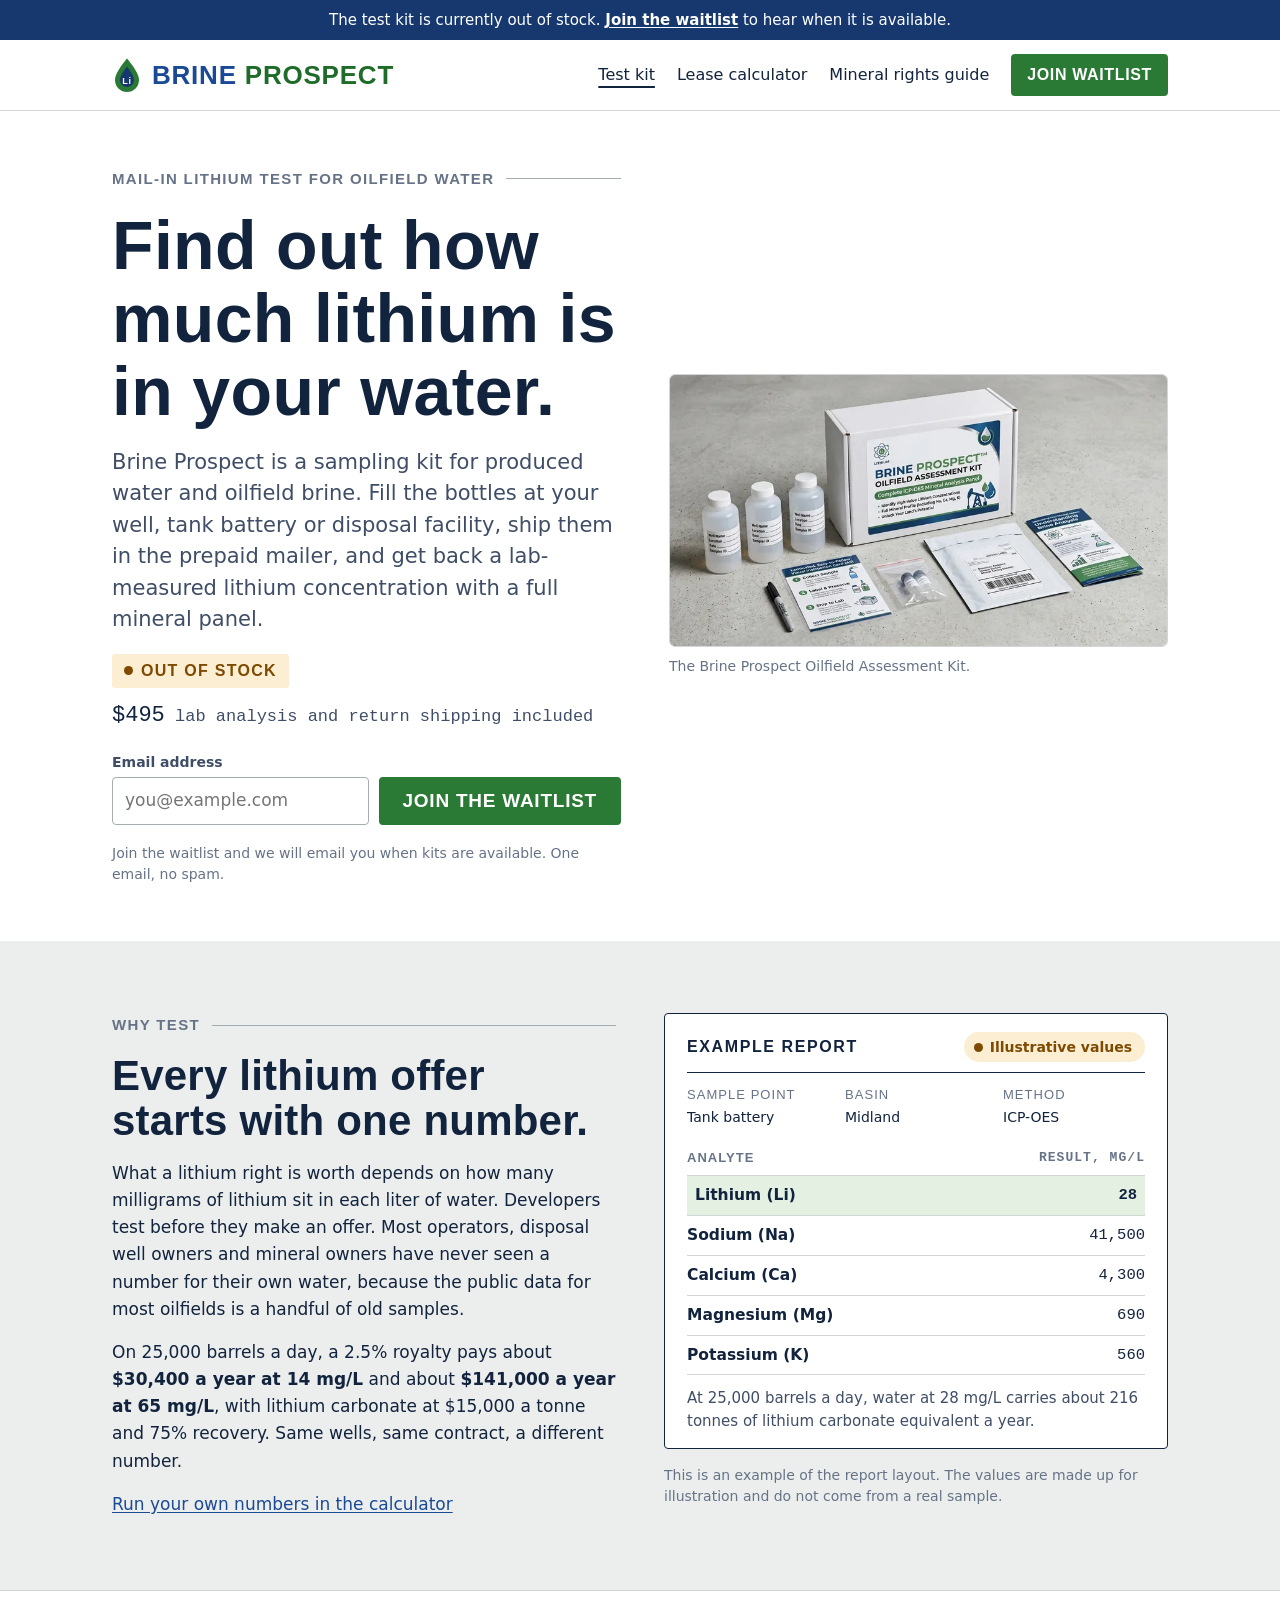
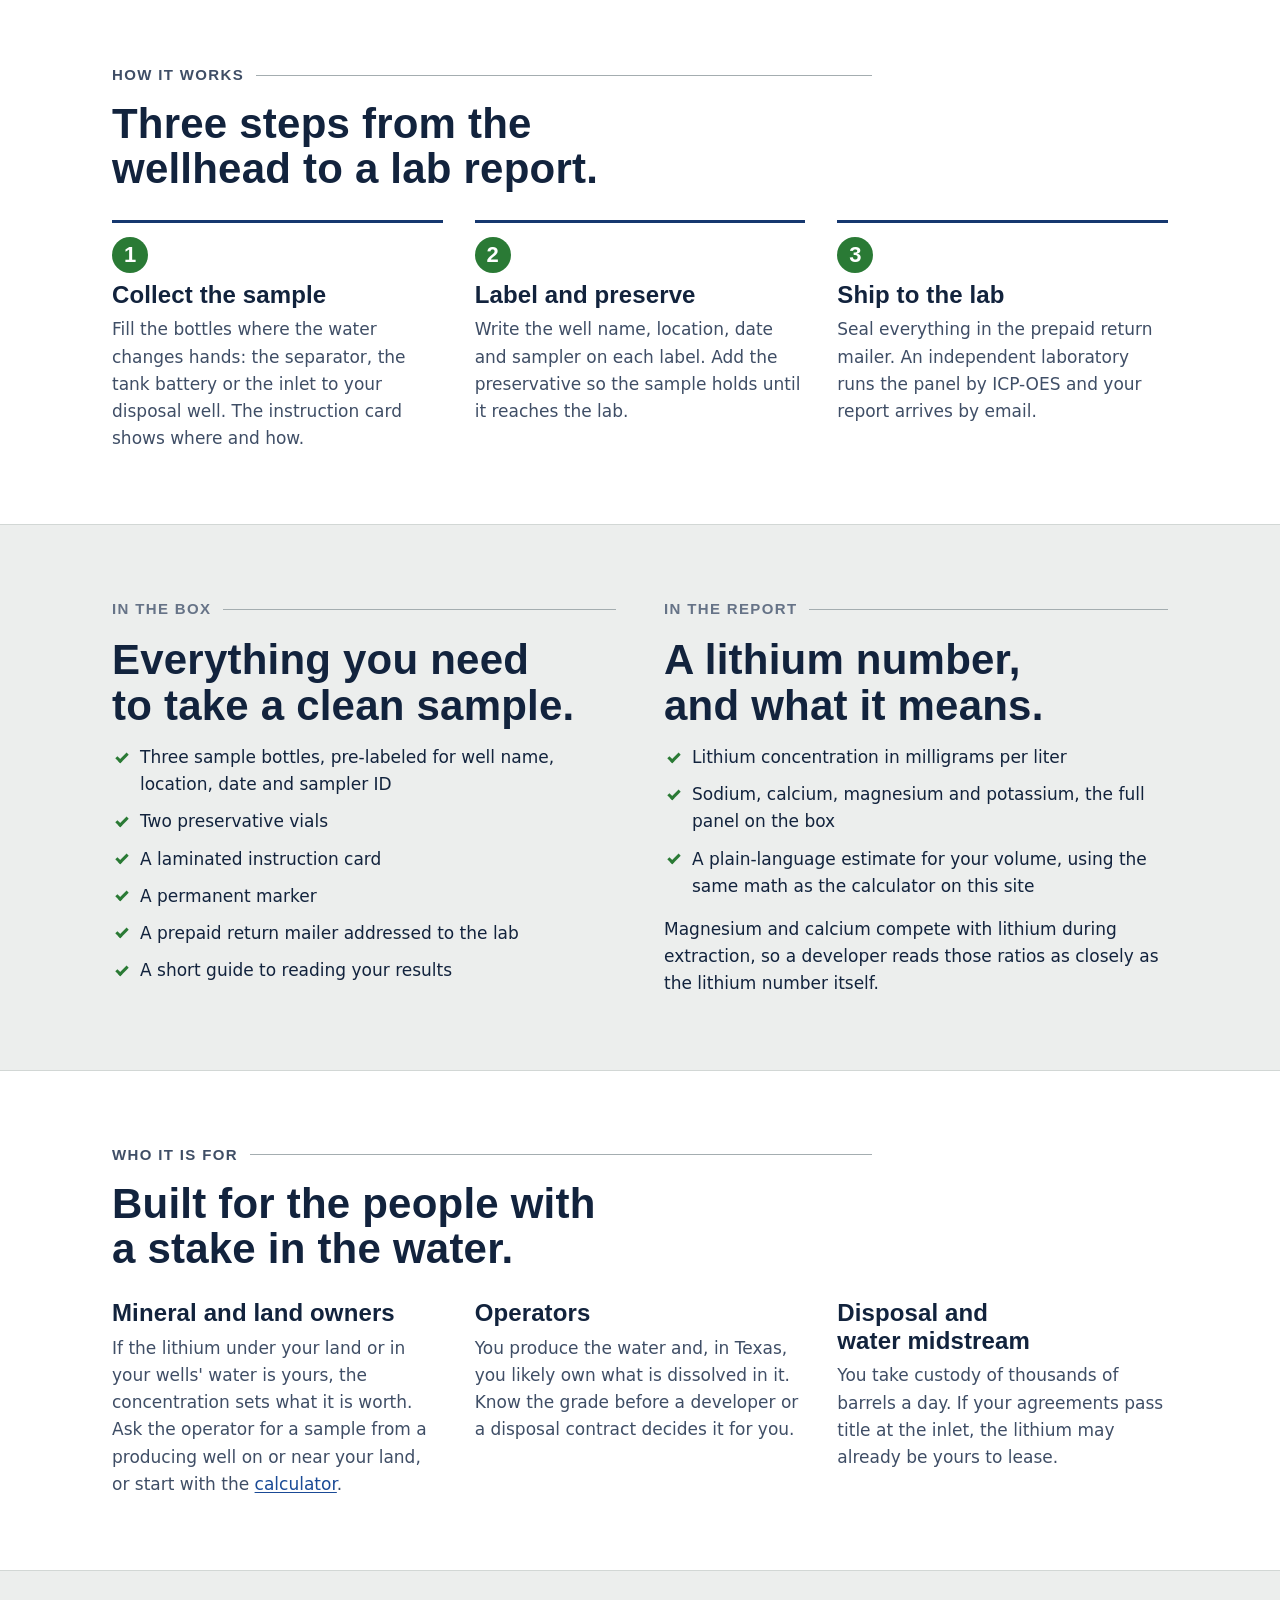
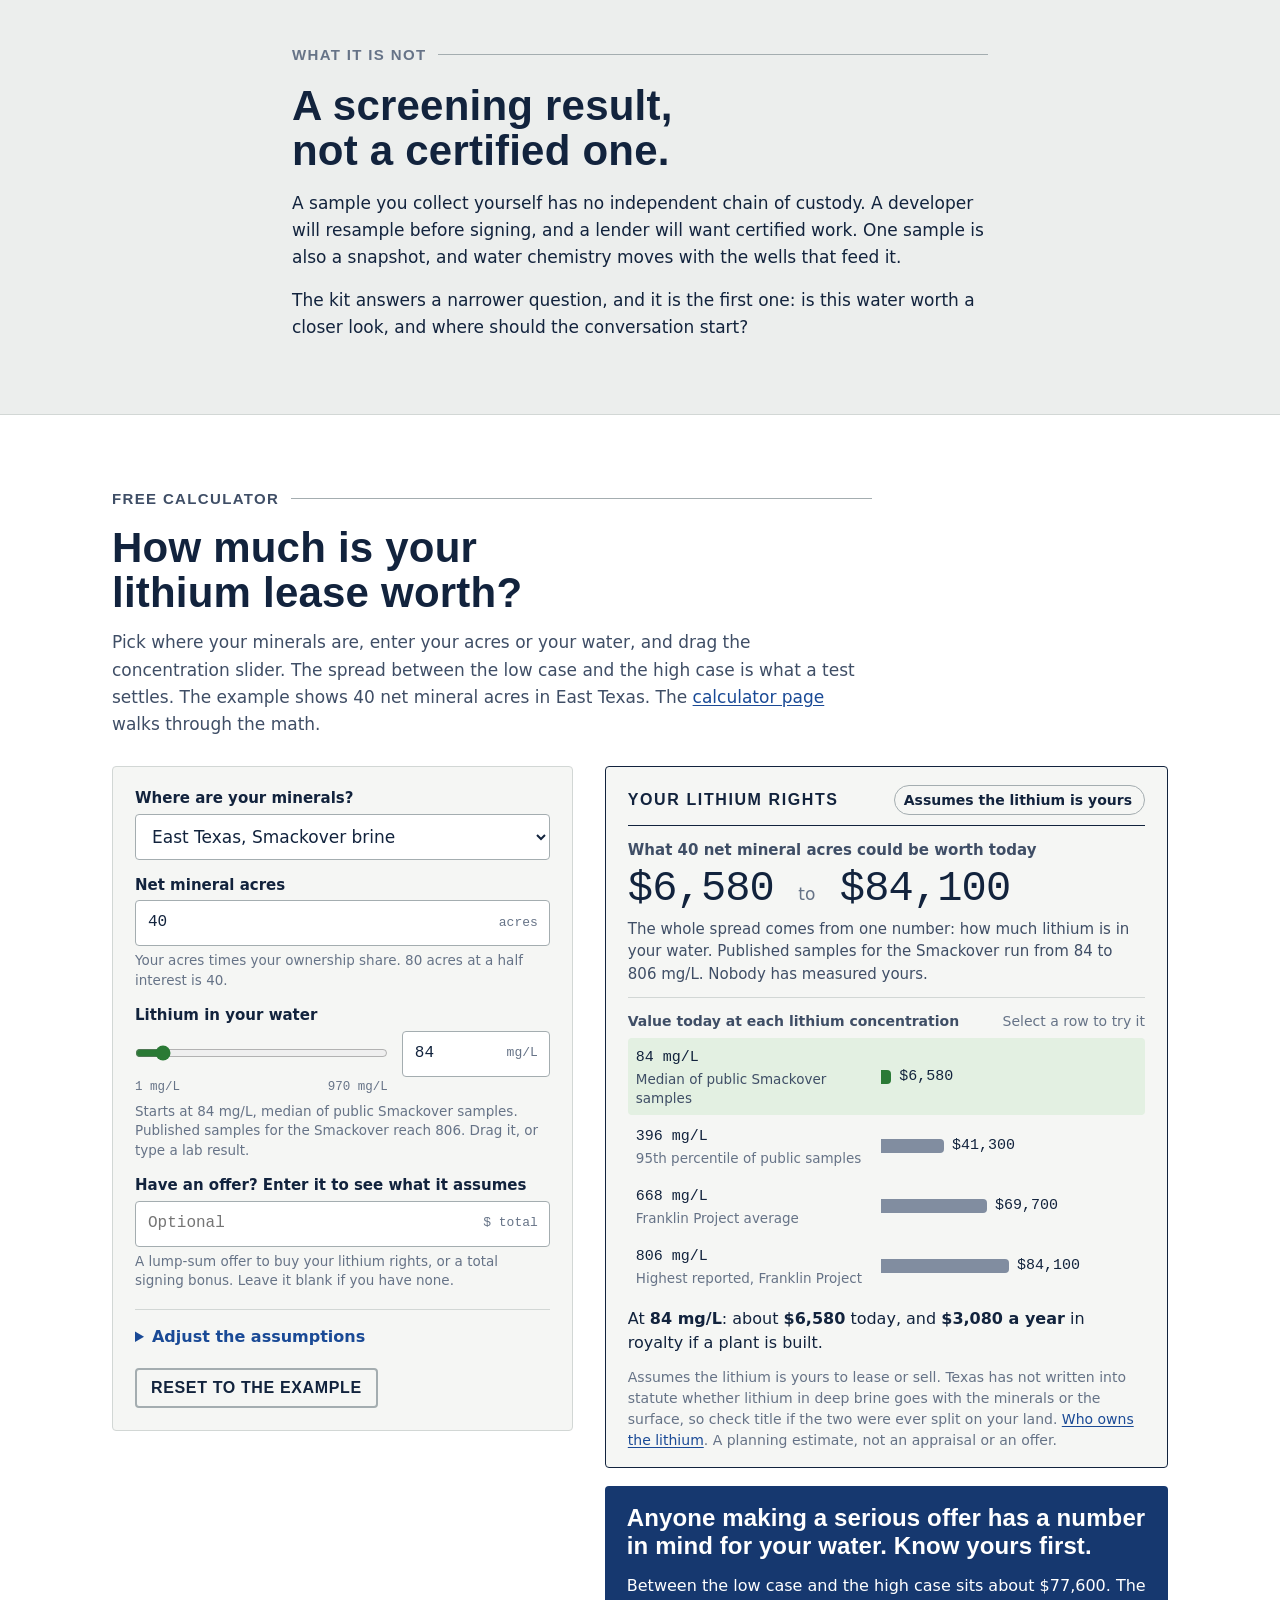
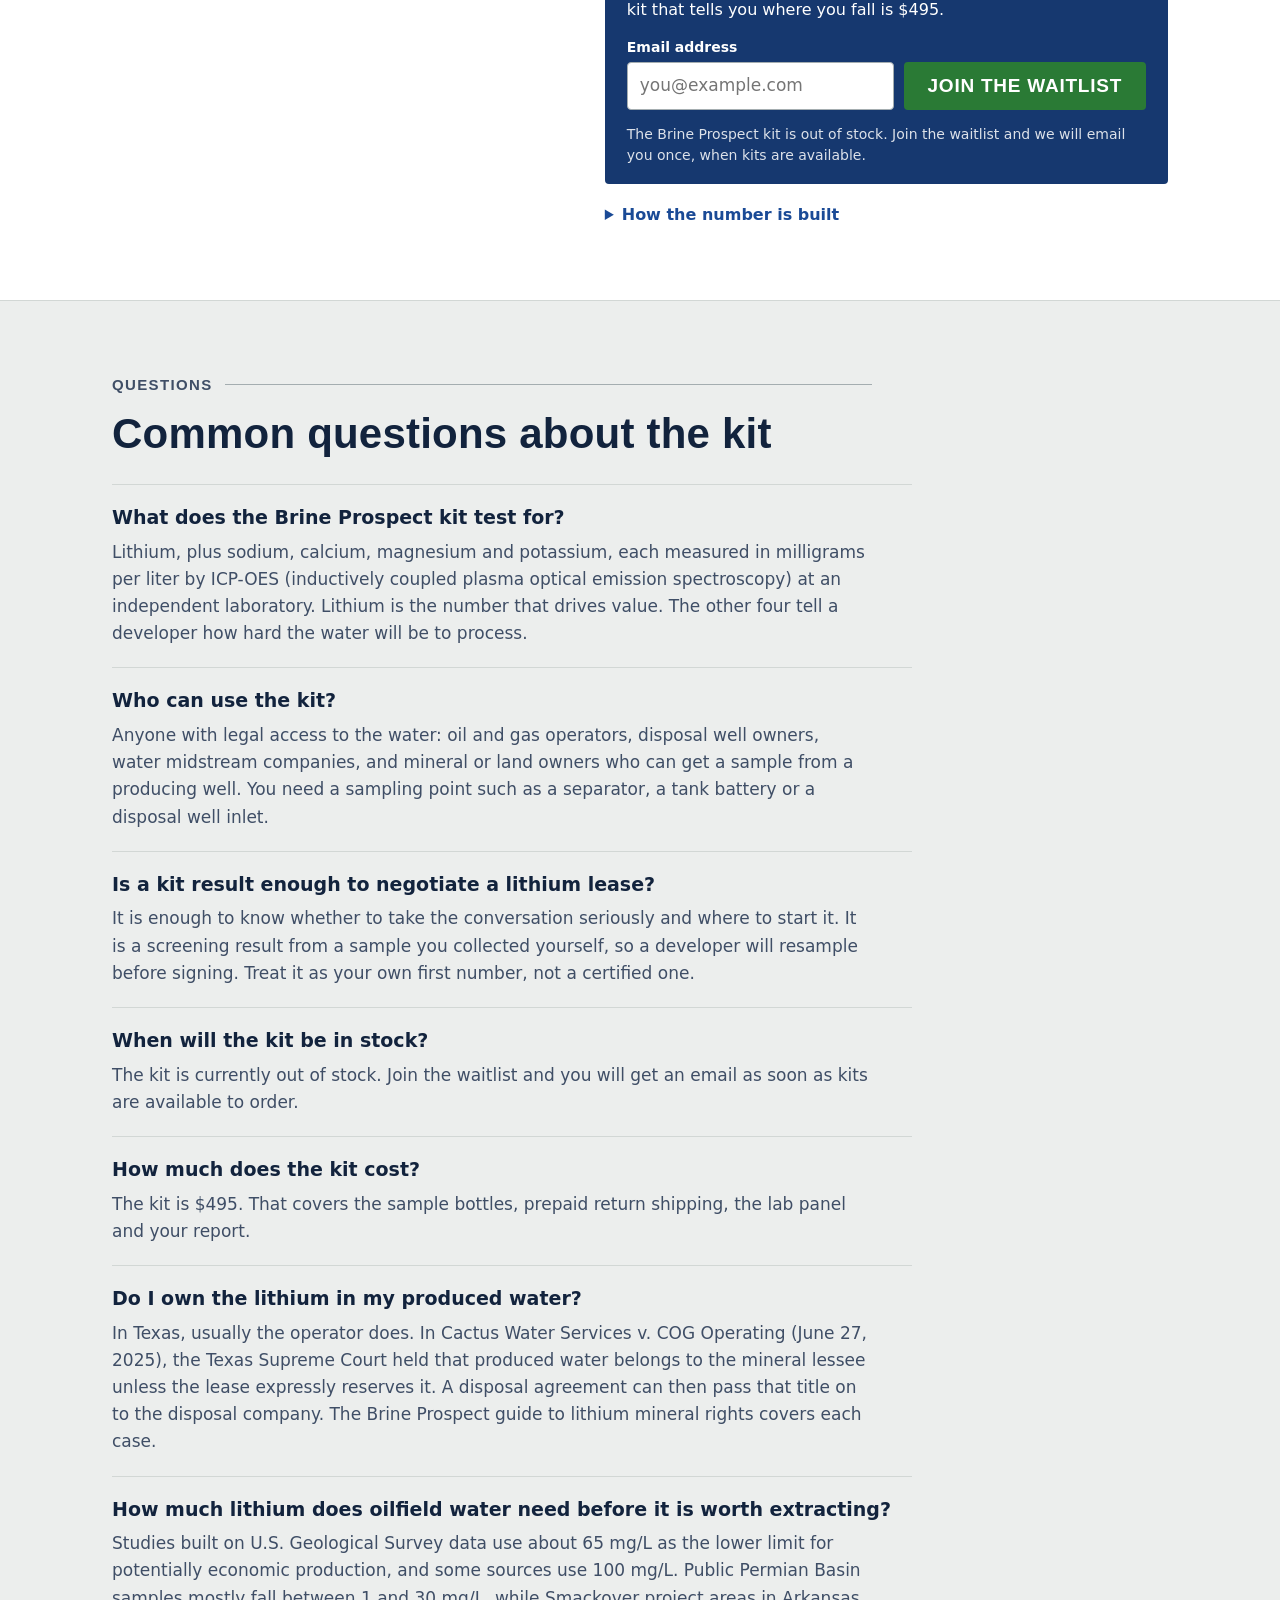
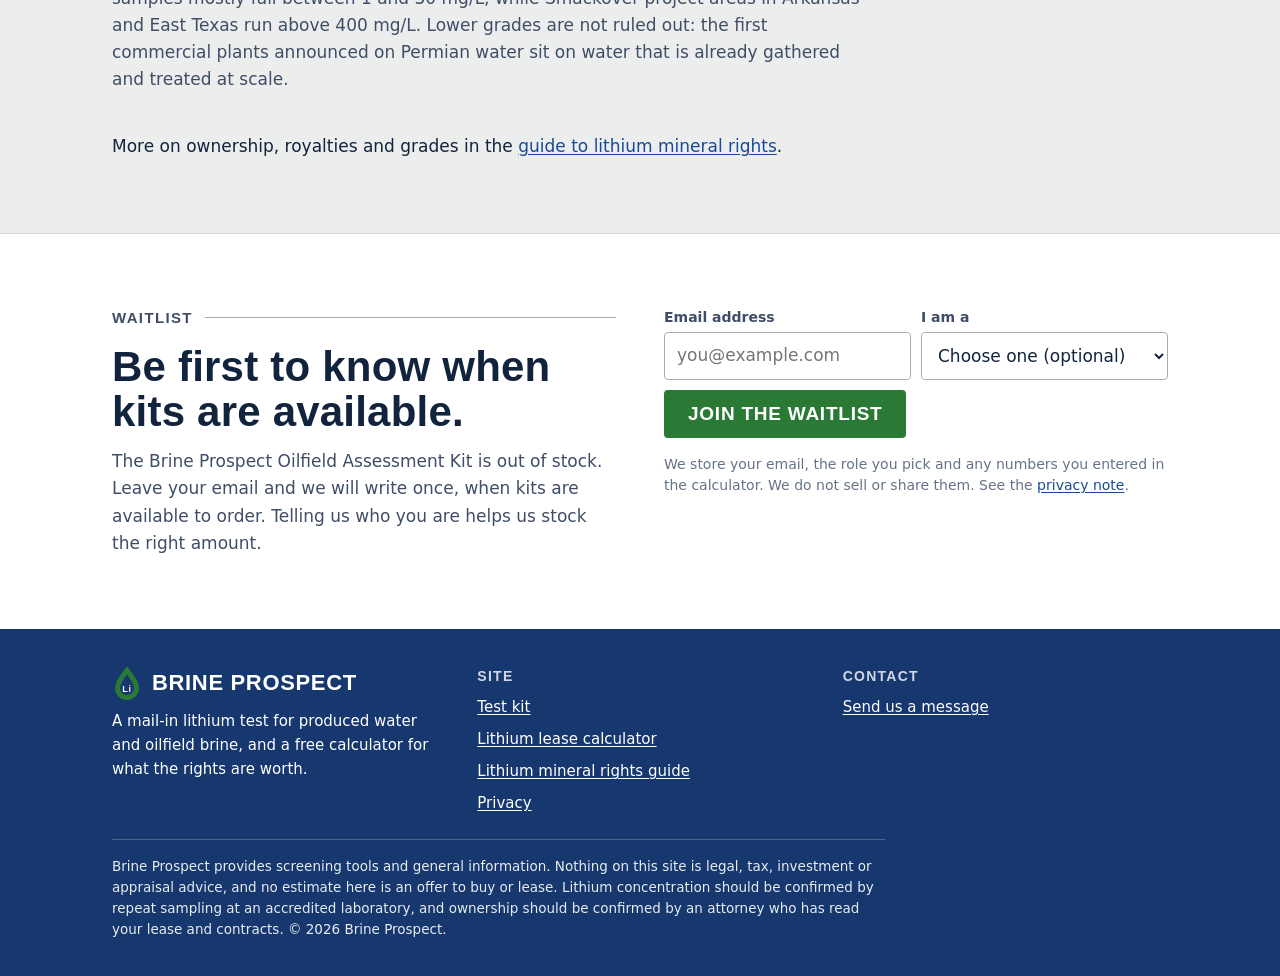
==== commit 26c6739d: "Connect the waitlist, contact form and view counter; add a content security policy Co-Authored-By: C" ====
--- a/index.html
+++ b/index.html
@@ -3,6 +3,8 @@
 <head>
 <meta charset="utf-8">
 <meta name="viewport" content="width=device-width, initial-scale=1, viewport-fit=cover">
+<meta http-equiv="Content-Security-Policy" content="default-src 'self'; script-src 'self' https://www.googletagmanager.com; style-src 'self' 'unsafe-inline' https://fonts.googleapis.com; font-src 'self' https://fonts.gstatic.com; img-src 'self' data:; connect-src 'self' https://script.google.com https://script.googleusercontent.com https://*.google-analytics.com https://*.googletagmanager.com; form-action 'self'; base-uri 'self'; object-src 'none'">
+<meta name="referrer" content="strict-origin-when-cross-origin">
 <title>Brine Prospect | Lithium Test Kit for Oilfield Brine</title>
 <meta name="description" content="Mail-in kit that measures the lithium in your produced water or oilfield brine. Free calculator for what your lithium lease is worth. Join the waitlist.">
 <link rel="canonical" href="https://brineprospect.com/">
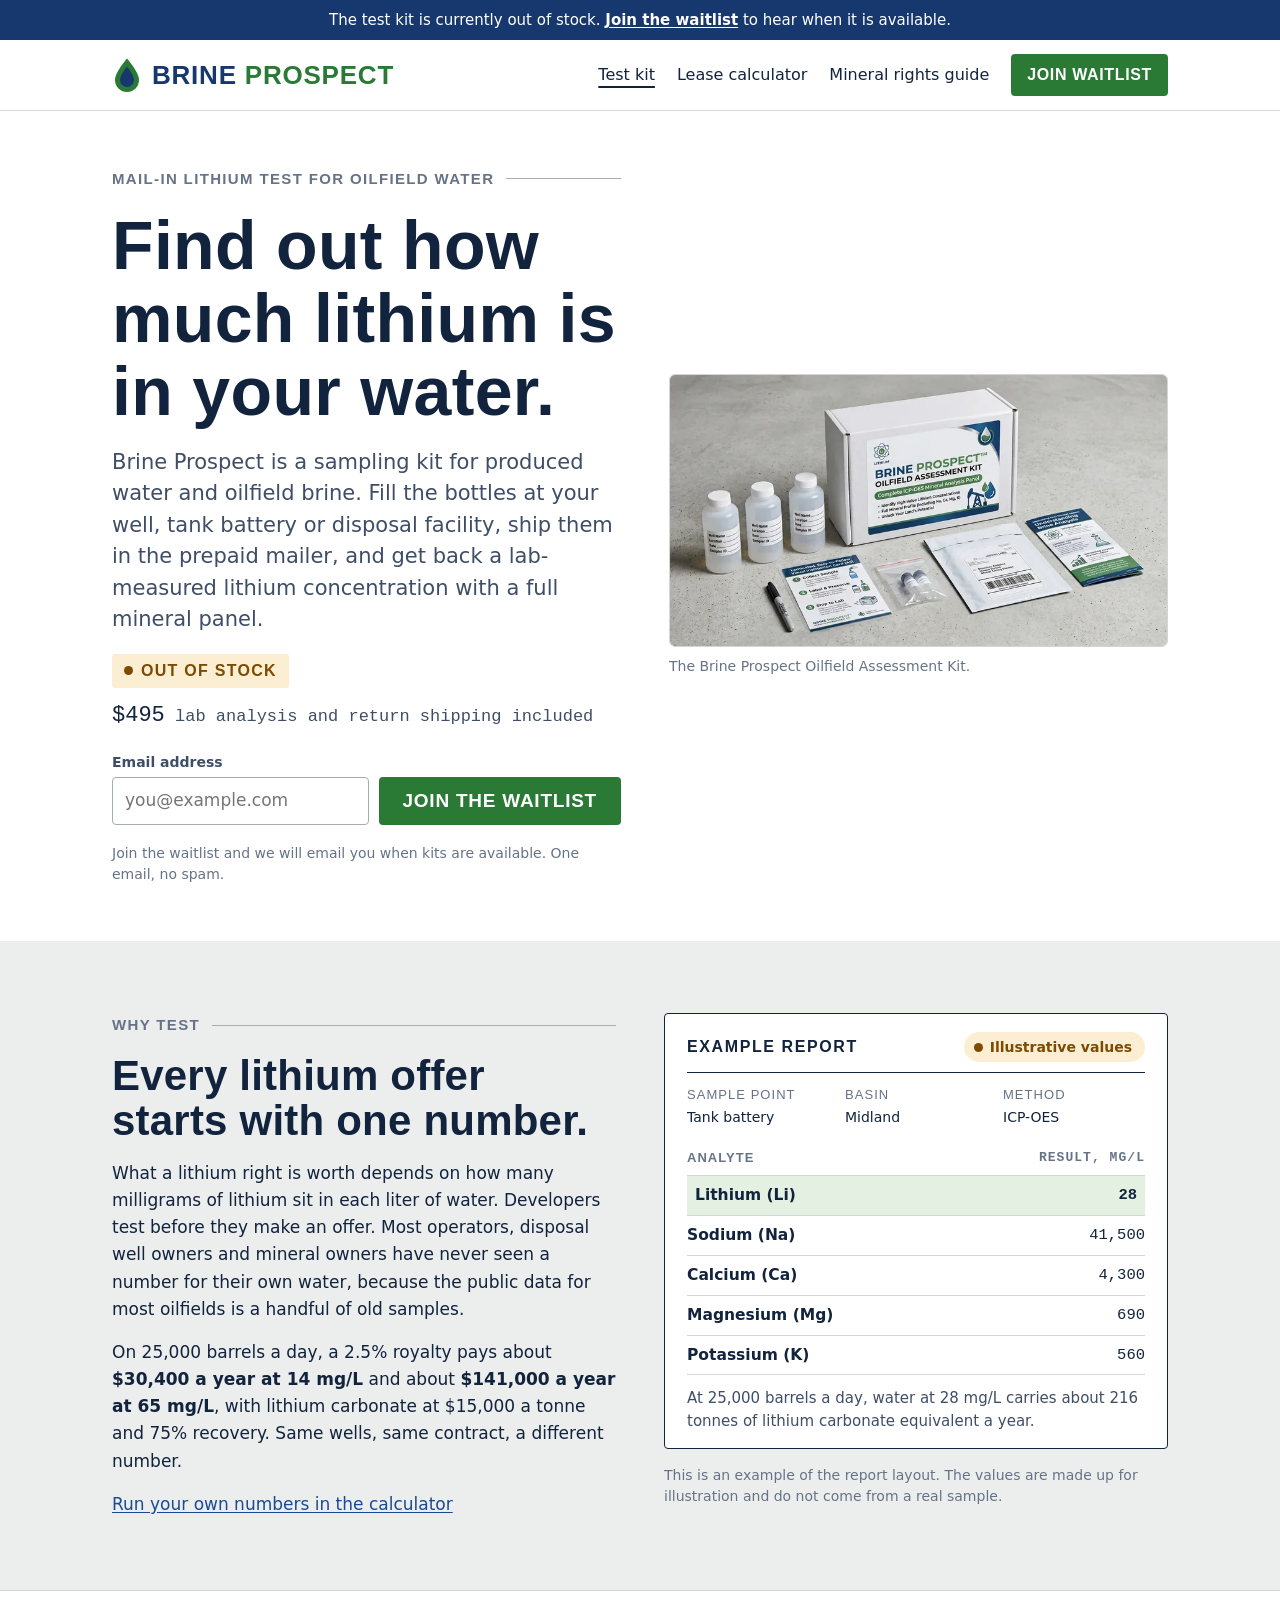
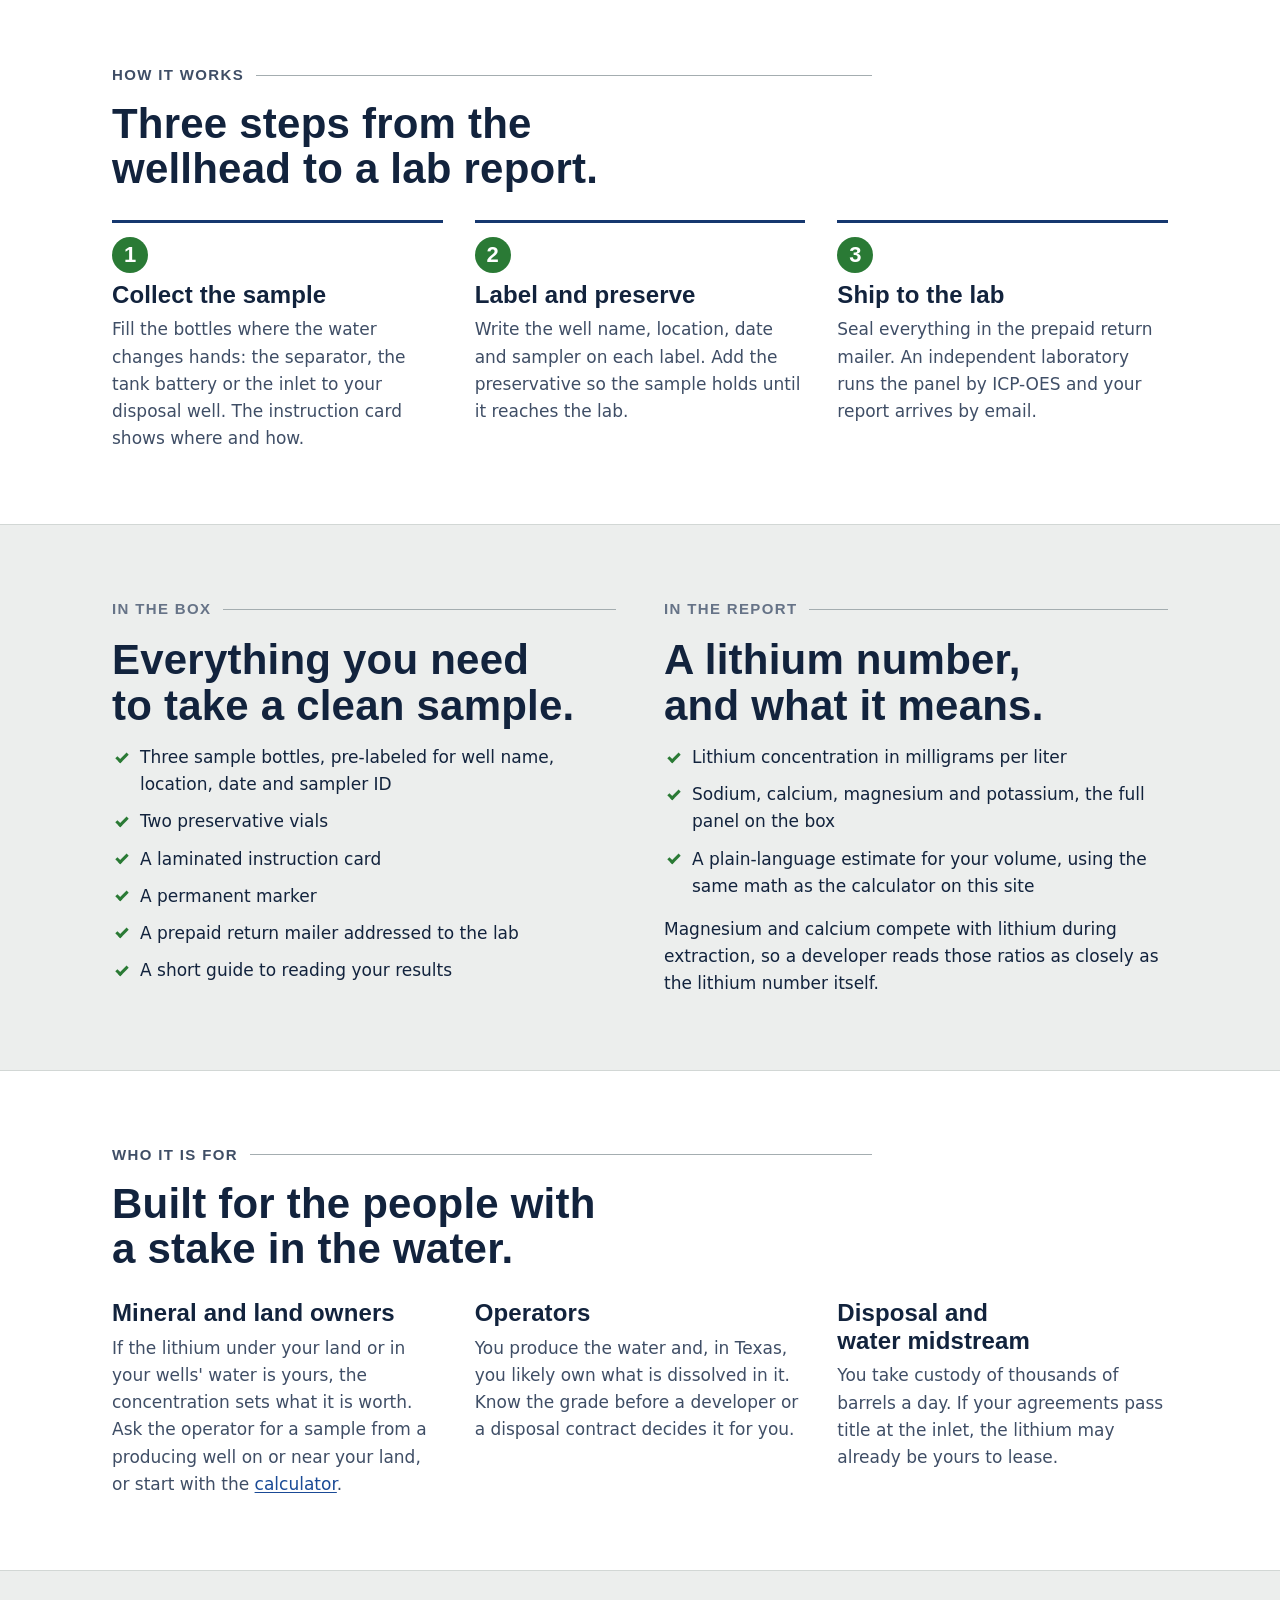
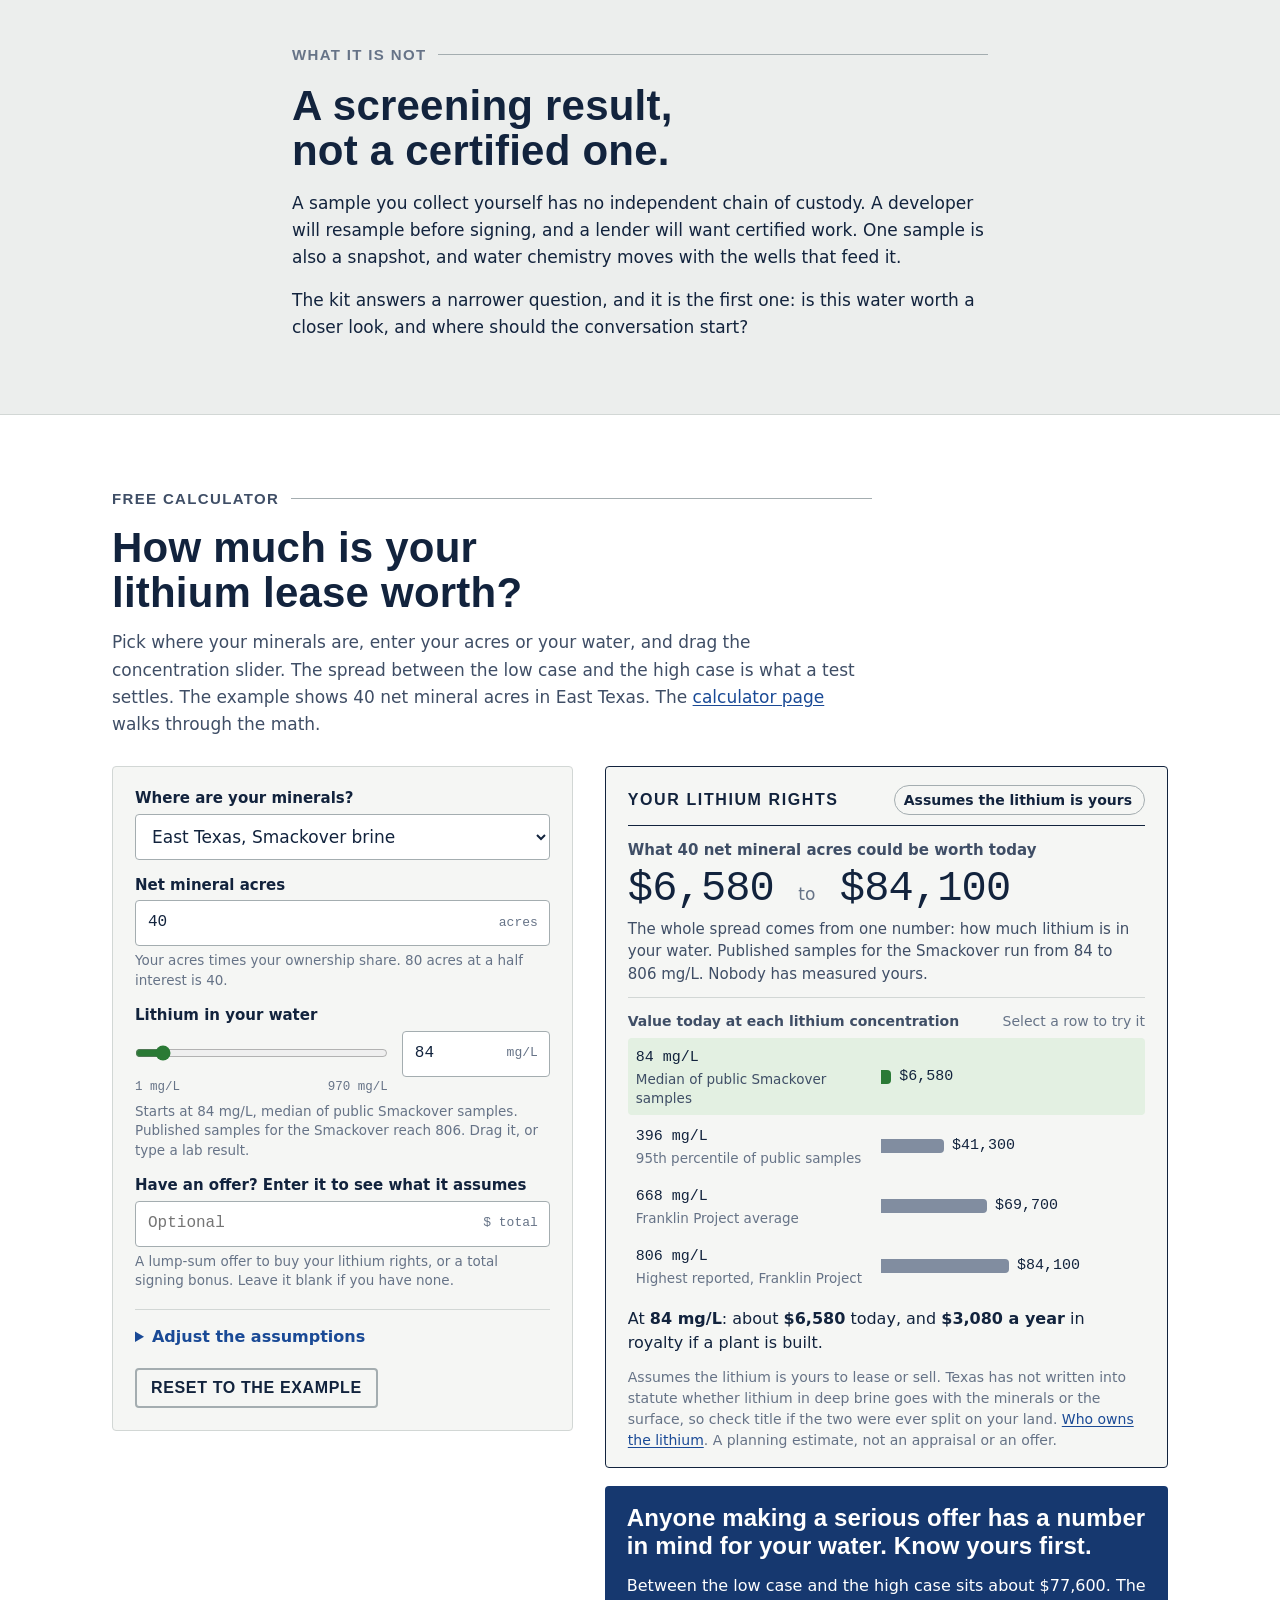
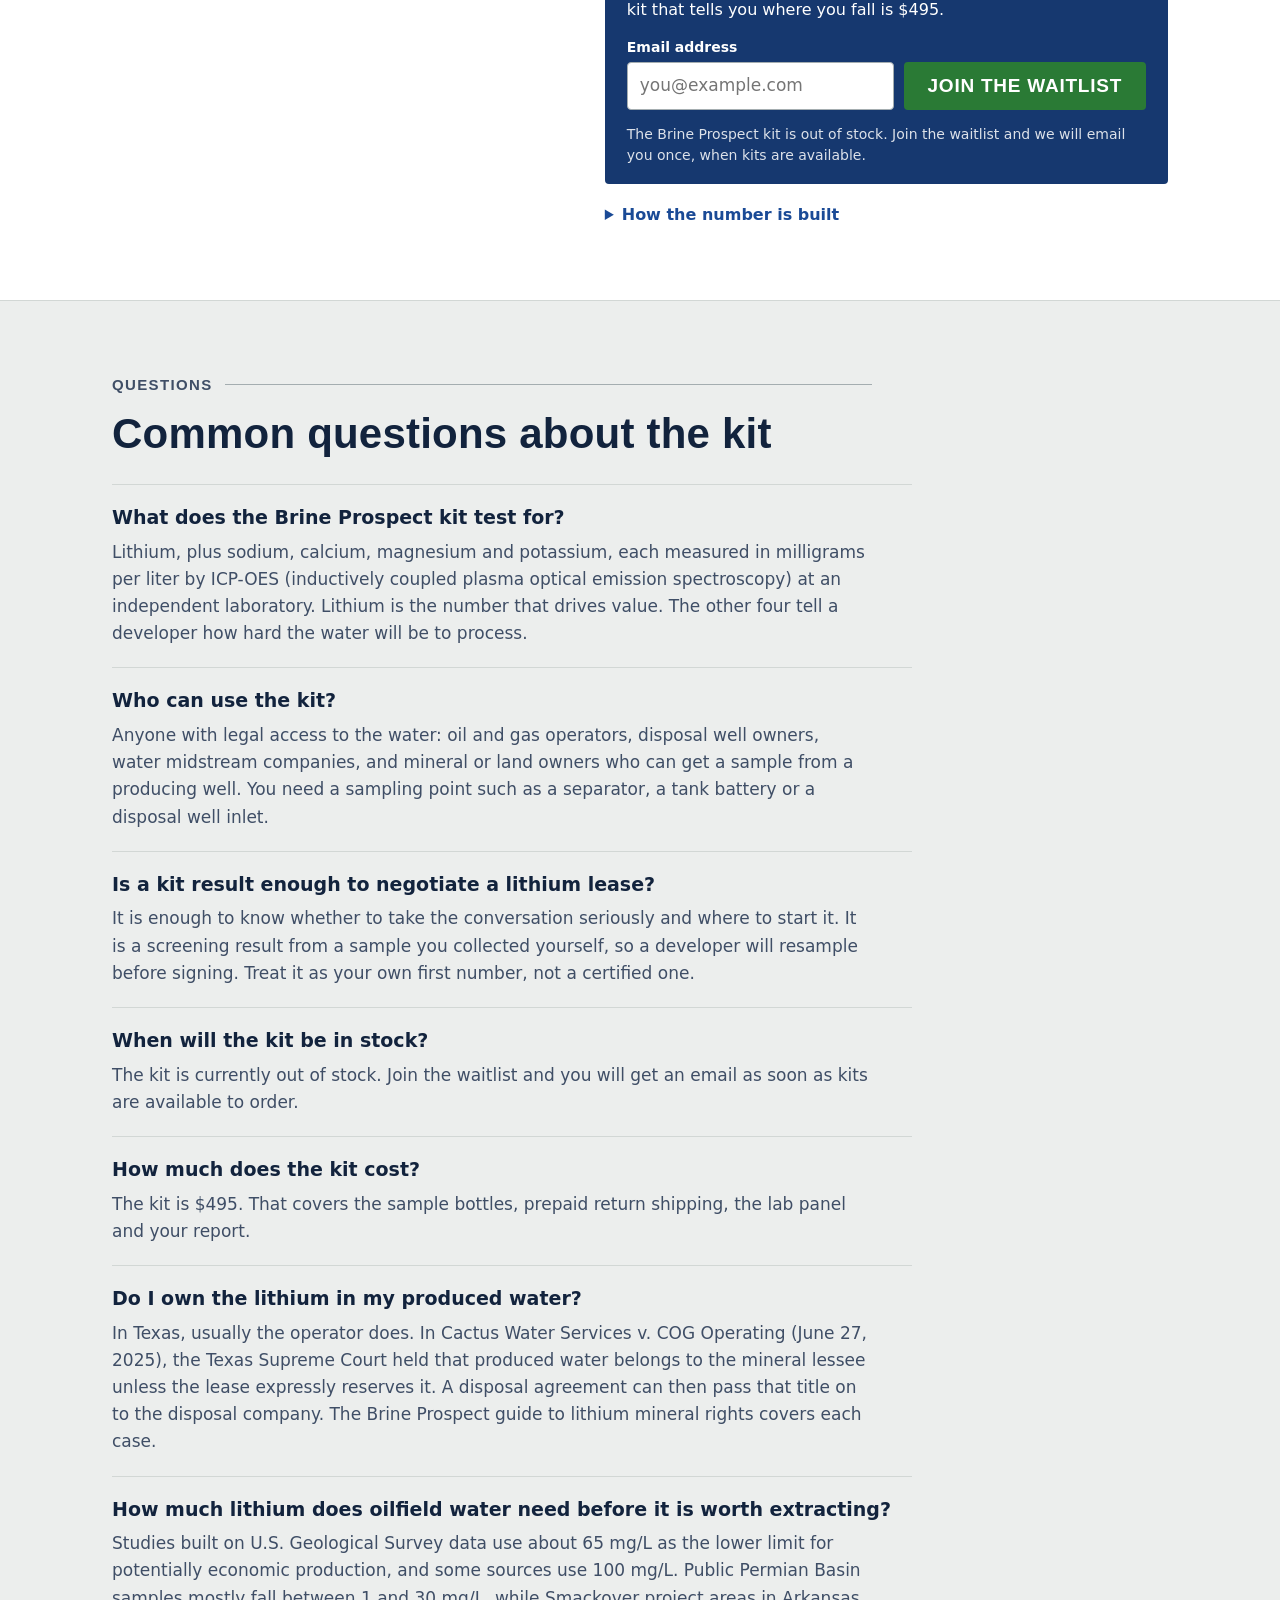
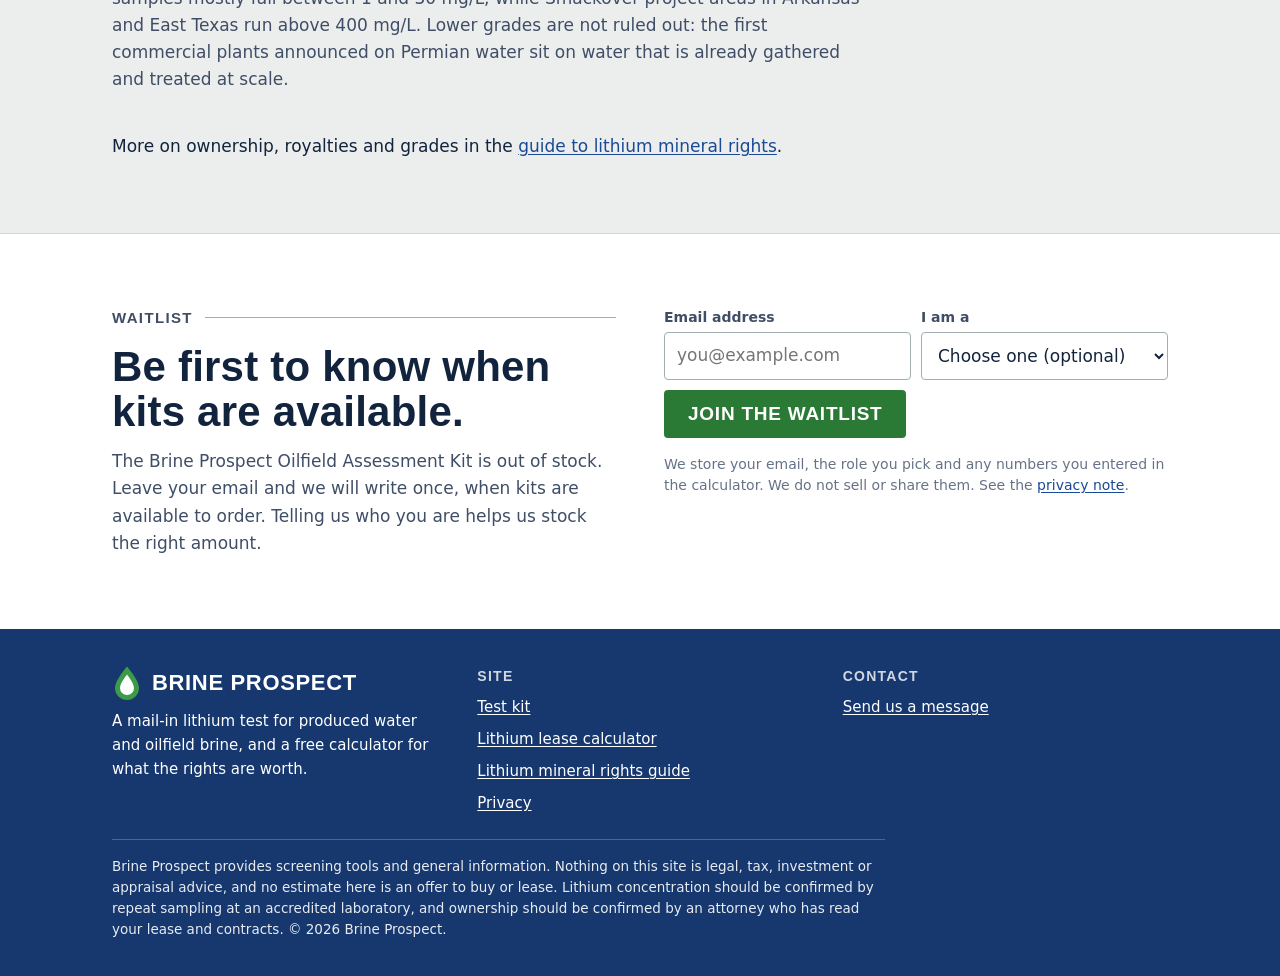
==== commit a5343eb6: "Remove the Li lettering from the droplet logo Co-Authored-By: Claude Fable 5.1 <noreply@anthropic.co" ====
--- a/index.html
+++ b/index.html
@@ -34,7 +34,7 @@
 <div class="stockbar">The test kit is currently out of stock. <a href="#waitlist">Join the waitlist</a> to hear when it is available.</div>
 <header class="site-head">
   <div class="wrap head-row">
-    <a class="logo" href="./" aria-label="Brine Prospect home"><svg viewBox="0 0 30 36" aria-hidden="true" focusable="false"><path d="M15 1.5C15 1.5 3 15.2 3 23a12 12 0 0 0 24 0C27 15.2 15 1.5 15 1.5Z" fill="var(--green)"/><path d="M15 9.5c0 0-7 8.6-7 13.6a7 7 0 0 0 14 0c0-5-7-13.6-7-13.6Z" fill="var(--navy)"/><text x="15" y="27" text-anchor="middle" font-family="Arial, sans-serif" font-weight="700" font-size="9" fill="#ffffff">Li</text></svg><span><span class="b">BRINE</span> <span class="p">PROSPECT</span></span></a>
+    <a class="logo" href="./" aria-label="Brine Prospect home"><svg viewBox="0 0 30 36" aria-hidden="true" focusable="false"><path d="M15 1.5C15 1.5 3 15.2 3 23a12 12 0 0 0 24 0C27 15.2 15 1.5 15 1.5Z" fill="var(--drop-outer)"/><path d="M15 9.5c0 0-7 8.6-7 13.6a7 7 0 0 0 14 0c0-5-7-13.6-7-13.6Z" fill="var(--drop-inner)"/></svg><span><span class="b">BRINE</span> <span class="p">PROSPECT</span></span></a>
     <nav class="site-nav" aria-label="Main">
       <a href="./" aria-current="page">Test kit</a>
       <a href="lithium-lease-calculator/">Lease calculator</a>
@@ -340,7 +340,7 @@
   <div class="wrap">
     <div class="foot-grid">
       <div>
-        <a class="logo" href="./" aria-label="Brine Prospect home"><svg viewBox="0 0 30 36" aria-hidden="true" focusable="false"><path d="M15 1.5C15 1.5 3 15.2 3 23a12 12 0 0 0 24 0C27 15.2 15 1.5 15 1.5Z" fill="var(--green)"/><path d="M15 9.5c0 0-7 8.6-7 13.6a7 7 0 0 0 14 0c0-5-7-13.6-7-13.6Z" fill="var(--navy)"/><text x="15" y="27" text-anchor="middle" font-family="Arial, sans-serif" font-weight="700" font-size="9" fill="#ffffff">Li</text></svg><span><span class="b">BRINE</span> <span class="p">PROSPECT</span></span></a>
+        <a class="logo" href="./" aria-label="Brine Prospect home"><svg viewBox="0 0 30 36" aria-hidden="true" focusable="false"><path d="M15 1.5C15 1.5 3 15.2 3 23a12 12 0 0 0 24 0C27 15.2 15 1.5 15 1.5Z" fill="var(--drop-outer)"/><path d="M15 9.5c0 0-7 8.6-7 13.6a7 7 0 0 0 14 0c0-5-7-13.6-7-13.6Z" fill="var(--drop-inner)"/></svg><span><span class="b">BRINE</span> <span class="p">PROSPECT</span></span></a>
         <p>A mail-in lithium test for produced water and oilfield brine, and a free calculator for what the rights are worth.</p>
       </div>
       <div>
--- a/assets/site.css
+++ b/assets/site.css
@@ -21,6 +21,8 @@
   --crit-text: #9c2626;
   --crit-soft: #f8e2e0;
   --focus: #1a4a96;
+  --logo-b: #16386f; --logo-p: #2a7a35;         /* wordmark */
+  --drop-outer: #2a7a35; --drop-inner: #16386f; /* droplet */
   --bar: #818da0;           /* context bars */
   --bar-you: #2a7a35;       /* the visitor's own bar */
   --tint: #e6e9e7;
@@ -40,6 +42,7 @@
     --crit-text: #f19a94; --crit-soft: #3b1c1b;
     --focus: #8fb8ff;
     --bar: #62708a; --bar-you: #3c9a49; --tint: #1f2a3f;
+    --logo-b: #8fb8ff; --logo-p: #74d081; --drop-outer: #3c9a49; --drop-inner: #1d3d75;
   }
 }
 :root[data-theme="dark"] {
@@ -53,6 +56,7 @@
   --crit-text: #f19a94; --crit-soft: #3b1c1b;
   --focus: #8fb8ff;
   --bar: #62708a; --bar-you: #3c9a49; --tint: #1f2a3f;
+  --logo-b: #8fb8ff; --logo-p: #74d081; --drop-outer: #3c9a49; --drop-inner: #1d3d75;
 }
 
 *, *::before, *::after { box-sizing: border-box; }
@@ -120,8 +124,8 @@
 .head-row { display: flex; flex-wrap: wrap; align-items: center; justify-content: space-between; gap: 8px 24px; padding-block: 14px; }
 .logo { display: inline-flex; align-items: center; gap: 10px; text-decoration: none; font-family: var(--display); font-weight: 700; font-size: 26px; letter-spacing: 0.03em; line-height: 1; color: var(--ink); }
 .logo svg { width: 30px; height: 36px; flex: none; }
-.logo .b { color: var(--link); }
-.logo .p { color: var(--green-text); }
+.logo .b { color: var(--logo-b); }
+.logo .p { color: var(--logo-p); }
 .site-nav { display: flex; flex-wrap: wrap; align-items: center; gap: 6px 22px; font-size: 16px; }
 .site-nav a { color: var(--ink); text-decoration: none; padding-block: 6px; }
 .site-nav a:hover, .site-nav a[aria-current="page"] { text-decoration: underline; text-decoration-thickness: 2px; text-underline-offset: 6px; }
@@ -369,5 +373,6 @@
 .foot-grid > div { display: flex; flex-direction: column; gap: 8px; min-width: 0; }
 .foot-grid .logo { color: var(--navy-ink); font-size: 22px; }
 .foot-grid .logo .b, .foot-grid .logo .p { color: var(--navy-ink); }
+.foot-grid .logo { --drop-outer: #3c9a49; --drop-inner: #ffffff; }
 .foot-h { font-family: var(--display); font-weight: 600; letter-spacing: 0.09em; text-transform: uppercase; font-size: 14px; opacity: 0.8; }
 .foot-legal { margin-top: 24px; padding-top: 16px; border-top: 1px solid rgba(255, 255, 255, 0.25); font-size: 13.5px; line-height: 1.55; opacity: 0.9; max-width: 90ch; }
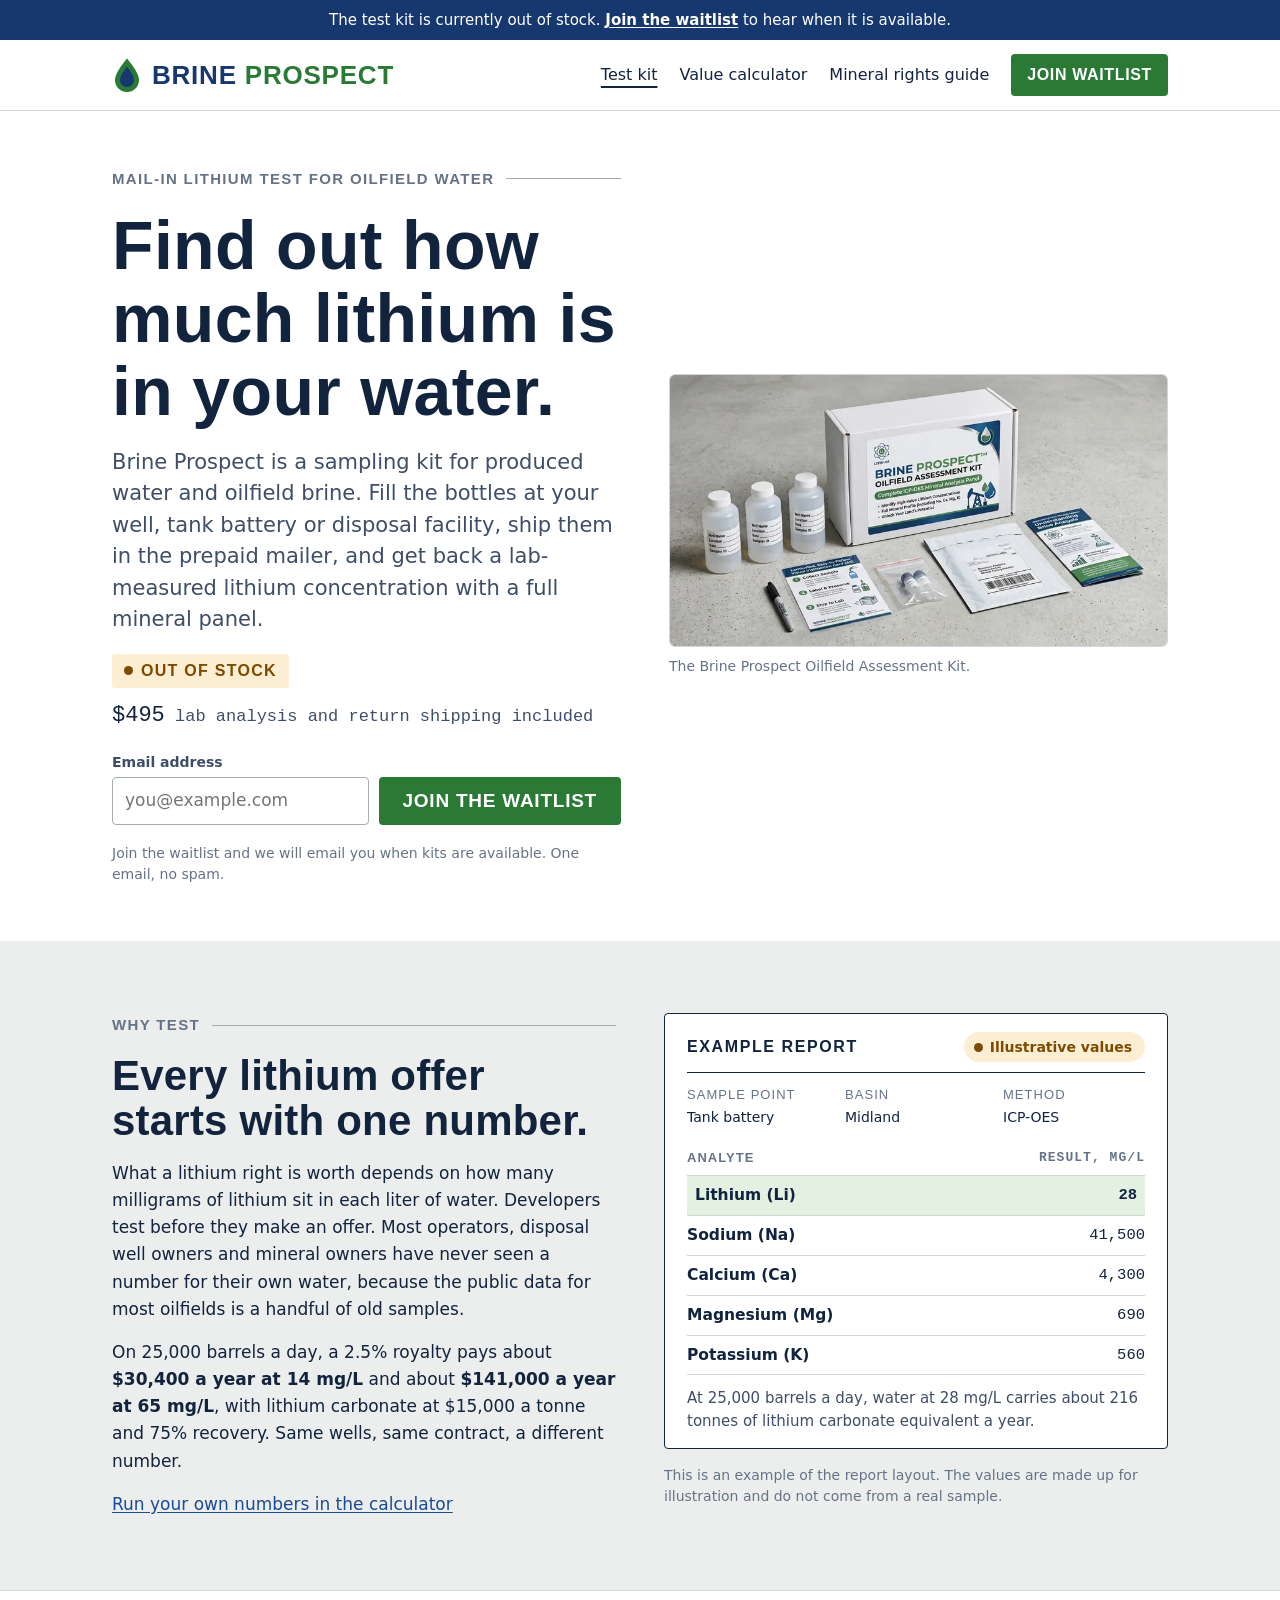
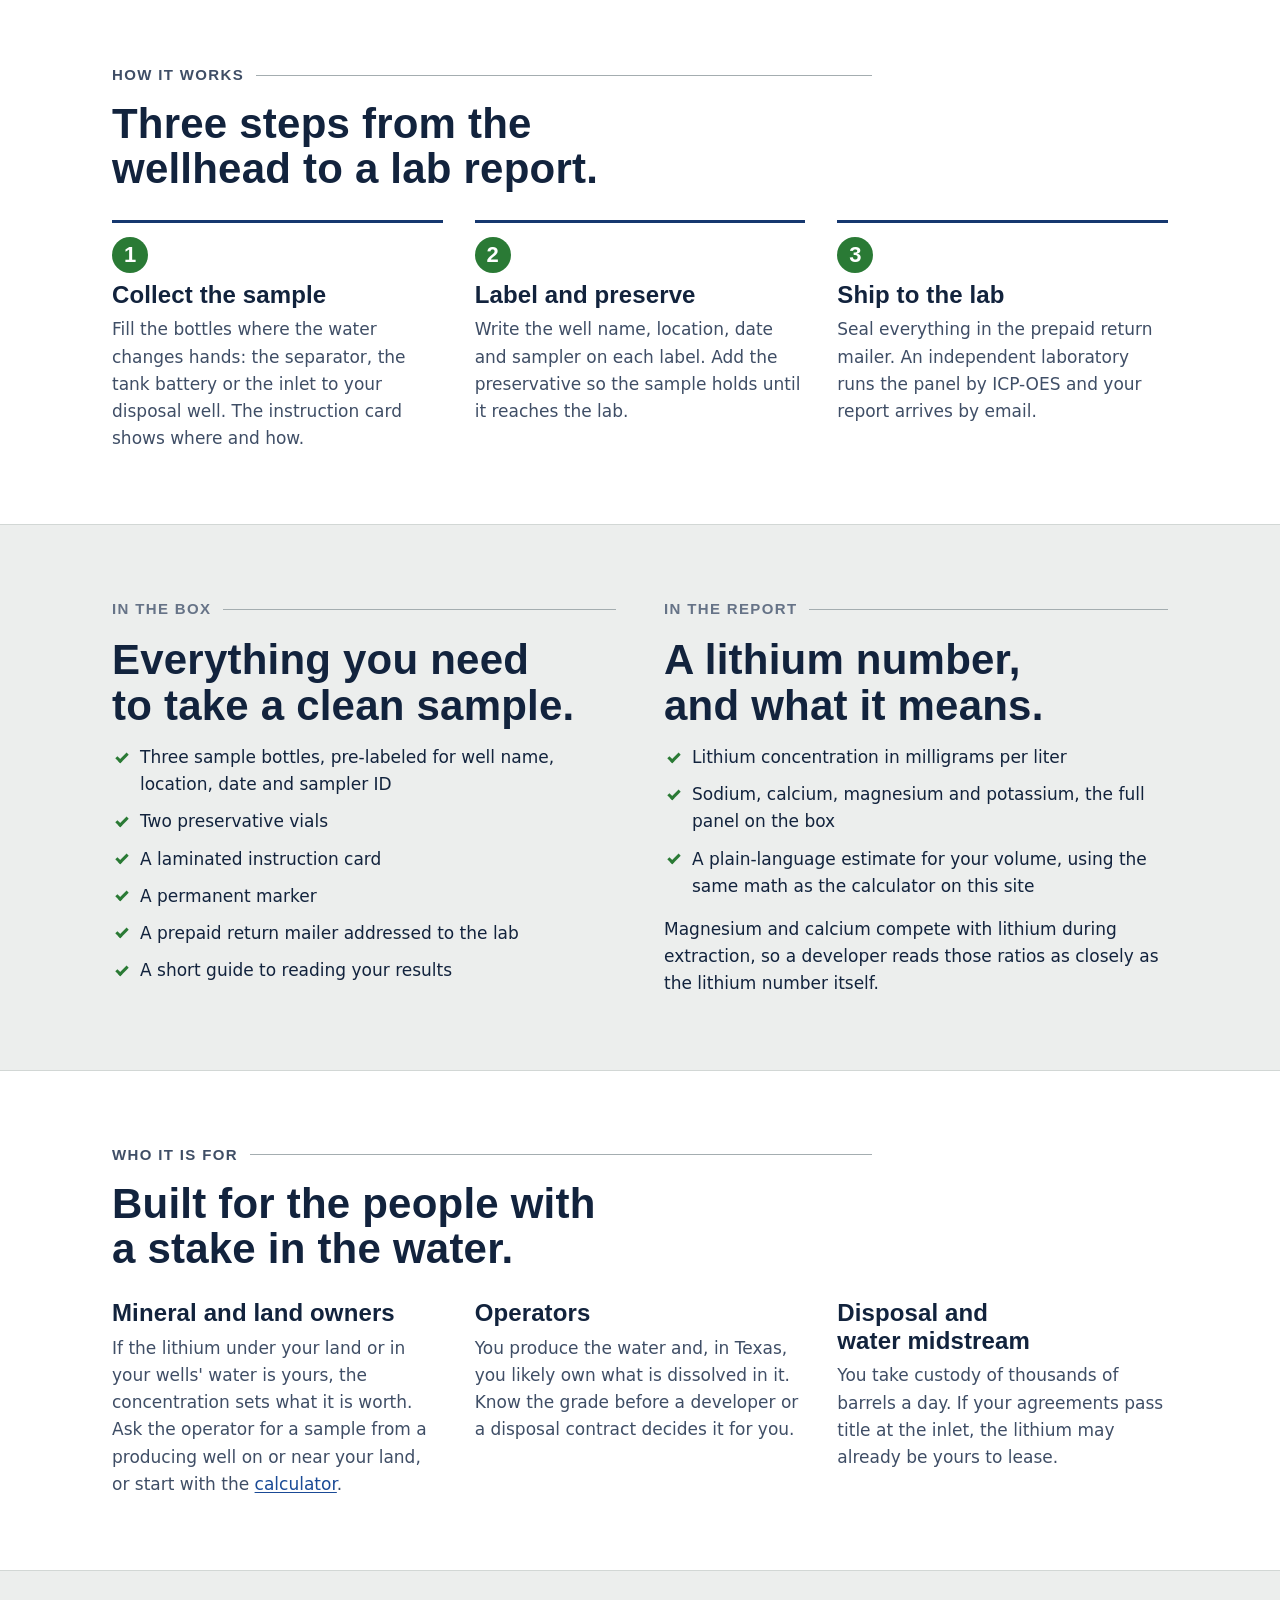
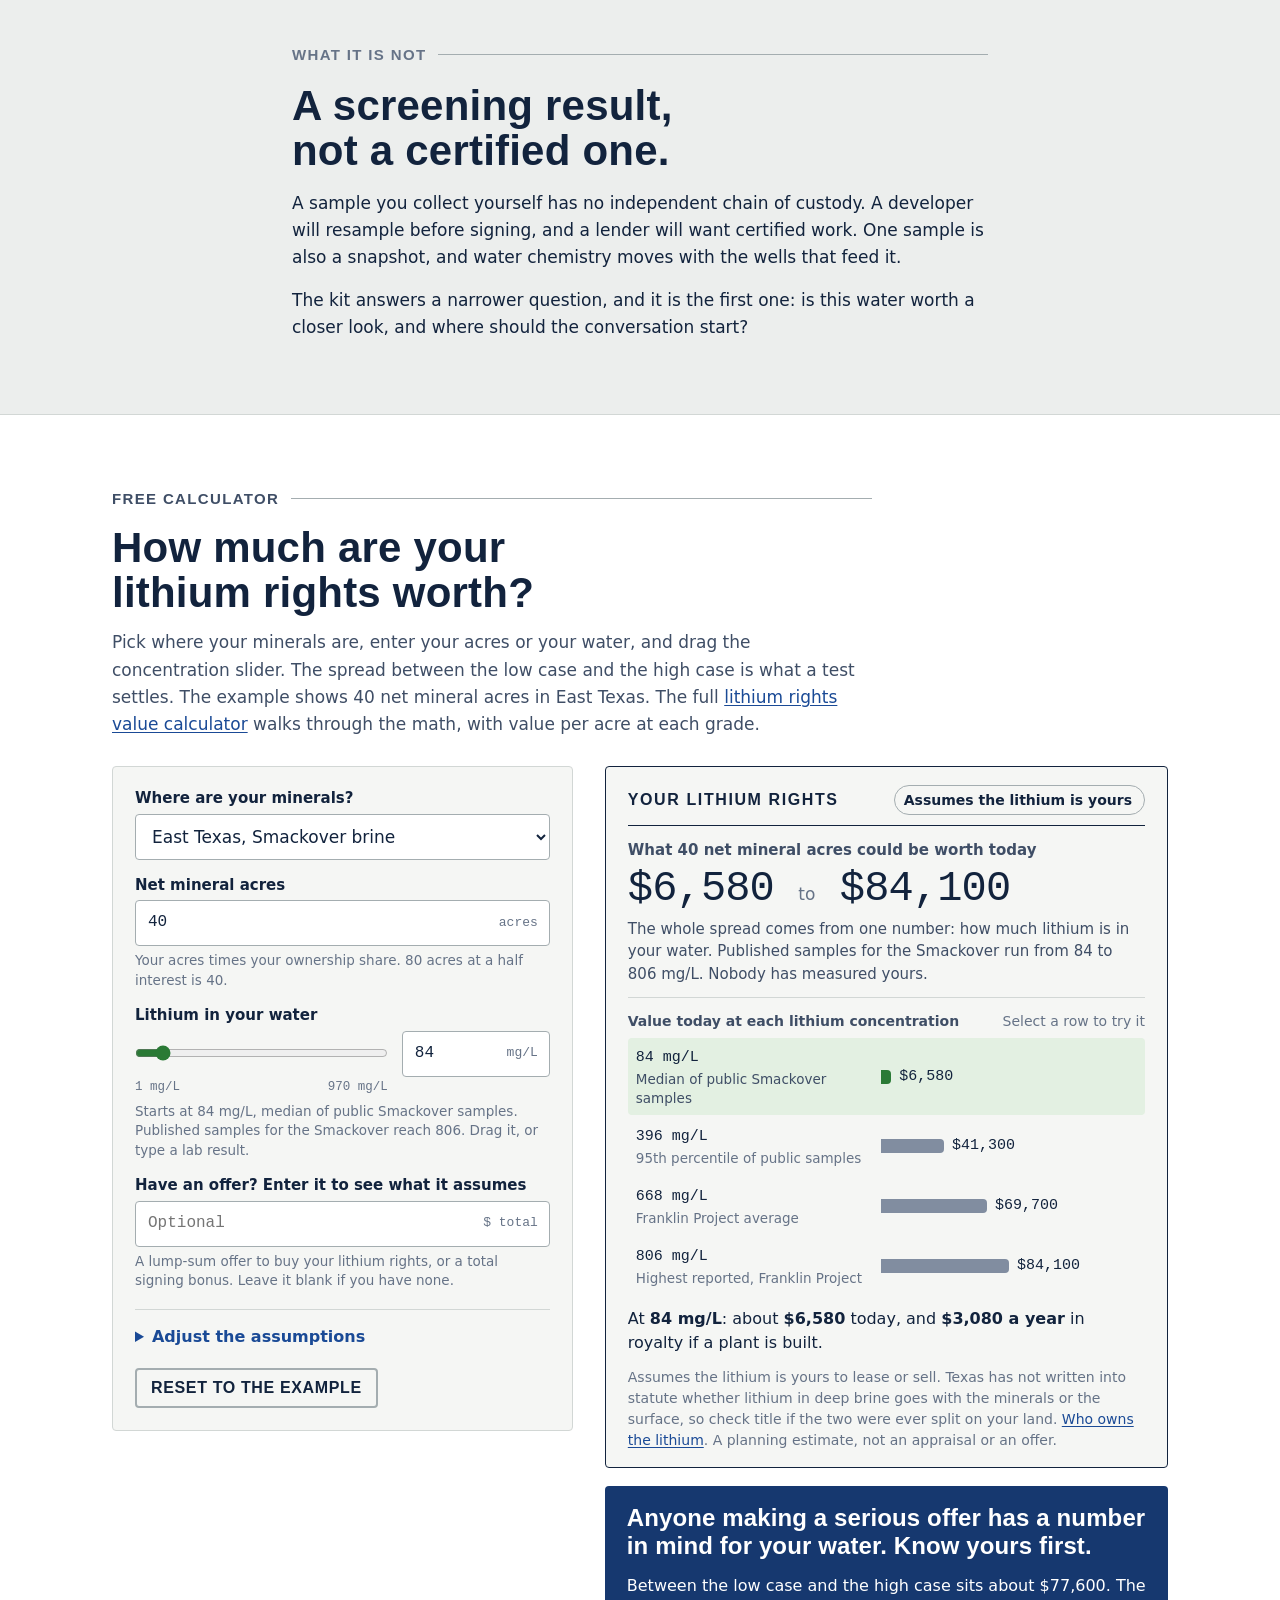
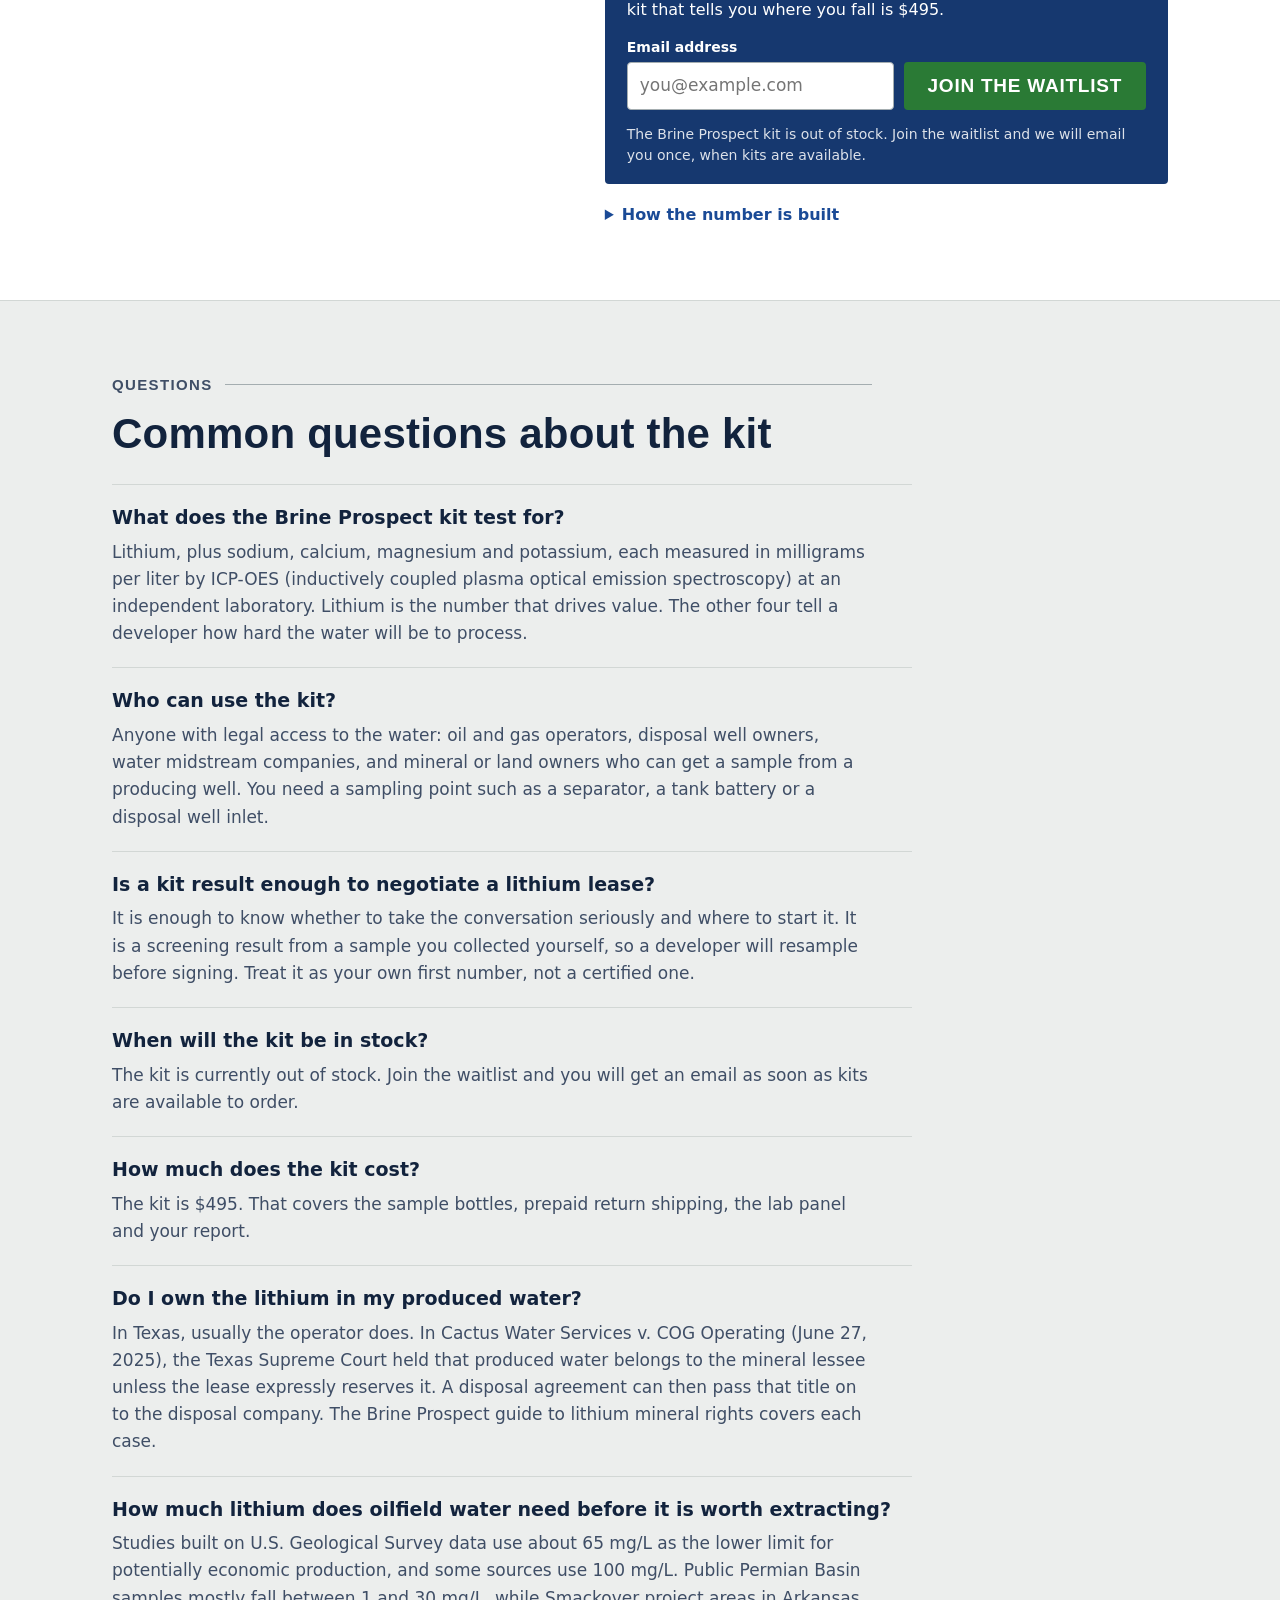
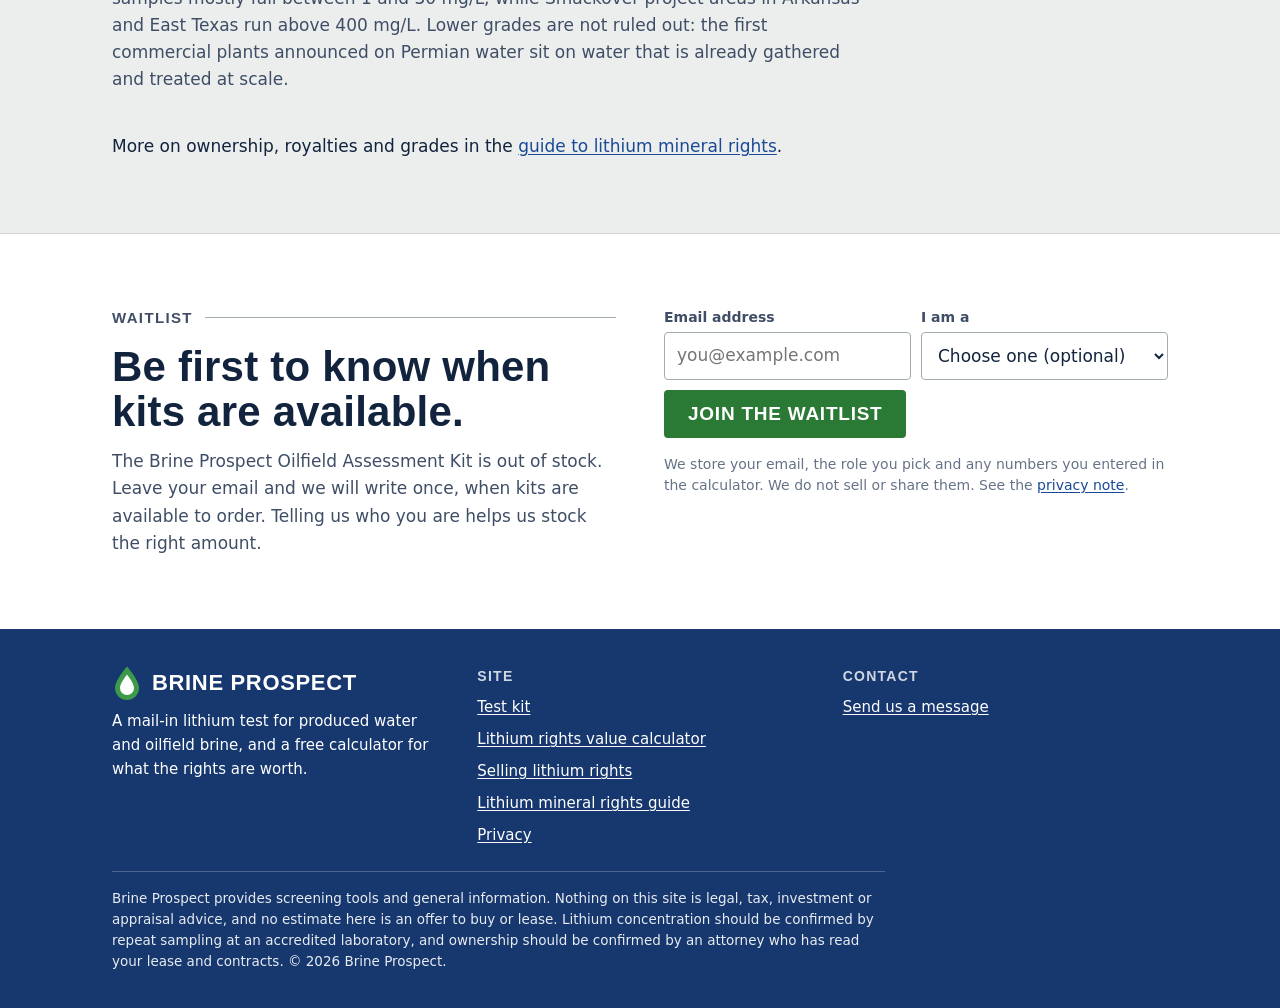
==== commit 3c5649db: "Target "how much are my lithium rights worth" and add a selling guide Calculator page: retitle and r" ====
--- a/index.html
+++ b/index.html
@@ -5,14 +5,14 @@
 <meta name="viewport" content="width=device-width, initial-scale=1, viewport-fit=cover">
 <meta http-equiv="Content-Security-Policy" content="default-src 'self'; script-src 'self' https://www.googletagmanager.com; style-src 'self' 'unsafe-inline' https://fonts.googleapis.com; font-src 'self' https://fonts.gstatic.com; img-src 'self' data:; connect-src 'self' https://script.google.com https://script.googleusercontent.com https://*.google-analytics.com https://*.googletagmanager.com; form-action 'self'; base-uri 'self'; object-src 'none'">
 <meta name="referrer" content="strict-origin-when-cross-origin">
-<title>Brine Prospect | Lithium Test Kit for Oilfield Brine</title>
-<meta name="description" content="Mail-in kit that measures the lithium in your produced water or oilfield brine. Free calculator for what your lithium lease is worth. Join the waitlist.">
+<title>Lithium Test Kit for Produced Water &amp; Brine | Brine Prospect</title>
+<meta name="description" content="Mail-in kit that measures the lithium in your produced water or oilfield brine. Free calculator for what your lithium rights are worth. Join the waitlist.">
 <link rel="canonical" href="https://brineprospect.com/">
 <meta name="robots" content="index, follow, max-image-preview:large, max-snippet:-1">
 <meta property="og:type" content="website">
 <meta property="og:site_name" content="Brine Prospect">
-<meta property="og:title" content="Brine Prospect | Lithium Test Kit for Oilfield Brine">
-<meta property="og:description" content="Mail-in kit that measures the lithium in your produced water or oilfield brine. Free calculator for what your lithium lease is worth. Join the waitlist.">
+<meta property="og:title" content="Lithium Test Kit for Produced Water &amp; Brine | Brine Prospect">
+<meta property="og:description" content="Mail-in kit that measures the lithium in your produced water or oilfield brine. Free calculator for what your lithium rights are worth. Join the waitlist.">
 <meta property="og:url" content="https://brineprospect.com/">
 <meta property="og:image" content="https://brineprospect.com/assets/og.jpg">
 <meta property="og:image:width" content="1200">
@@ -37,7 +37,7 @@
     <a class="logo" href="./" aria-label="Brine Prospect home"><svg viewBox="0 0 30 36" aria-hidden="true" focusable="false"><path d="M15 1.5C15 1.5 3 15.2 3 23a12 12 0 0 0 24 0C27 15.2 15 1.5 15 1.5Z" fill="var(--drop-outer)"/><path d="M15 9.5c0 0-7 8.6-7 13.6a7 7 0 0 0 14 0c0-5-7-13.6-7-13.6Z" fill="var(--drop-inner)"/></svg><span><span class="b">BRINE</span> <span class="p">PROSPECT</span></span></a>
     <nav class="site-nav" aria-label="Main">
       <a href="./" aria-current="page">Test kit</a>
-      <a href="lithium-lease-calculator/">Lease calculator</a>
+      <a href="lithium-lease-calculator/">Value calculator</a>
       <a href="lithium-mineral-rights/">Mineral rights guide</a>
       <a class="btn" href="#waitlist">Join waitlist</a>
     </nav>
@@ -179,8 +179,8 @@
   <div class="wrap">
     <div class="sec-head">
       <p class="label">Free calculator</p>
-      <h2 id="calc-h">How much is your lithium lease worth?</h2>
-      <p>Pick where your minerals are, enter your acres or your water, and drag the concentration slider. The spread between the low case and the high case is what a test settles. The example shows 40 net mineral acres in East Texas. The <a href="lithium-lease-calculator/">calculator page</a> walks through the math.</p>
+      <h2 id="calc-h">How much are your lithium rights worth?</h2>
+      <p>Pick where your minerals are, enter your acres or your water, and drag the concentration slider. The spread between the low case and the high case is what a test settles. The example shows 40 net mineral acres in East Texas. The full <a href="lithium-lease-calculator/">lithium rights value calculator</a> walks through the math, with value per acre at each grade.</p>
     </div>
     <div class="calc" id="calculator">
   <form id="c-form" class="calc-form" autocomplete="off" novalidate data-kit-price="495" data-guide="lithium-mineral-rights/#ownership">
@@ -346,7 +346,8 @@
       <div>
         <span class="foot-h">Site</span>
         <a href="./">Test kit</a>
-        <a href="lithium-lease-calculator/">Lithium lease calculator</a>
+        <a href="lithium-lease-calculator/">Lithium rights value calculator</a>
+        <a href="sell-lithium-mineral-rights/">Selling lithium rights</a>
         <a href="lithium-mineral-rights/">Lithium mineral rights guide</a>
         <a href="privacy/">Privacy</a>
       </div>
